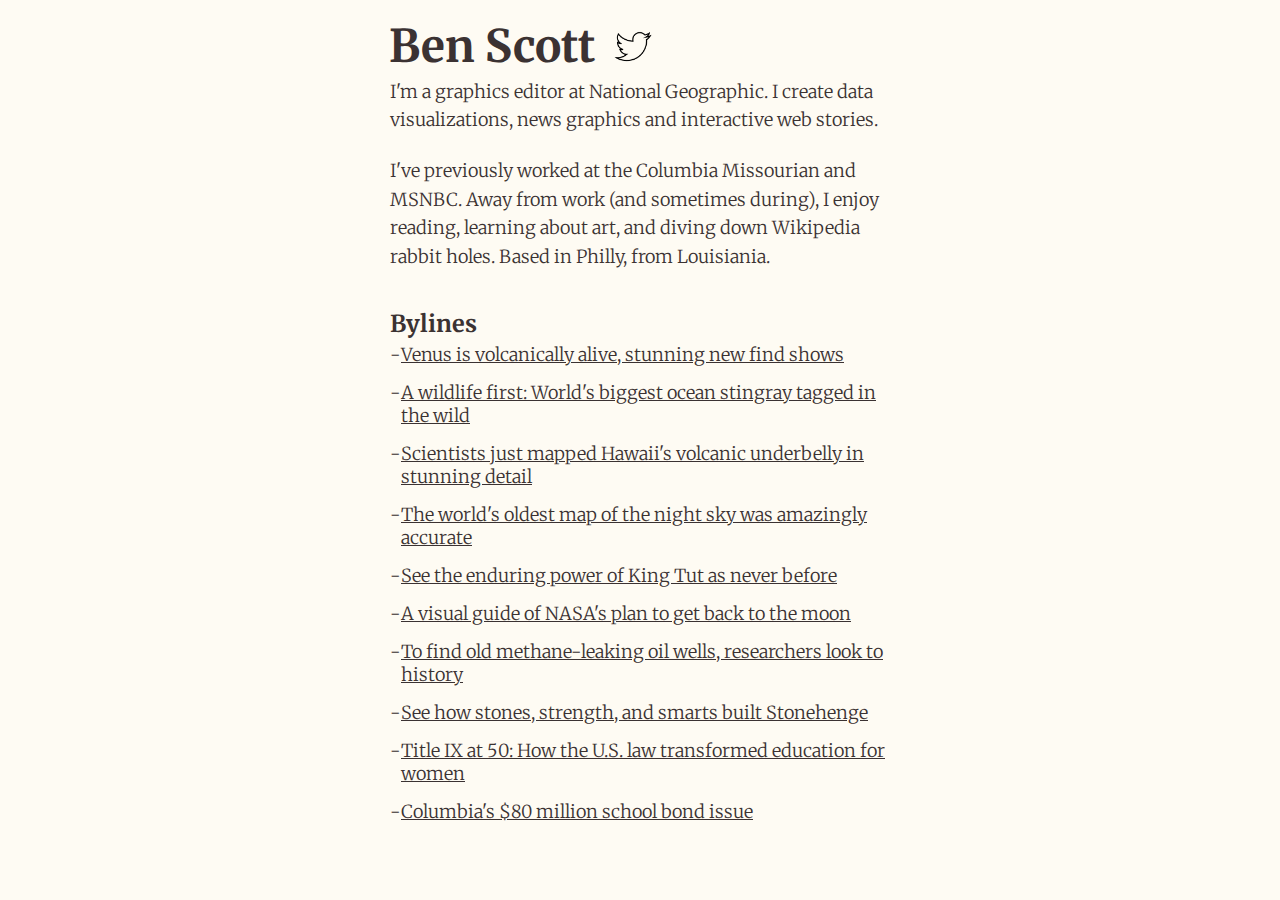
==== index.html @ 281085b3 "new link and text update" ====
<!DOCTYPE html>

<html lang="en">
<head>
  <meta charset="utf-8">

  <title>Ben Scott - Graphics Editor</title>
  <meta name="description" content="Landing page for Ben Scott, a graphics journalist at National Geographic">
  <meta name="author" content="Ben Scott">
  <meta name="keywords" content="Ben Scott, Ben Scott National Geographic, Ben Scott Mizzou, Ben Scott Graphics, Ben Scott Journalist"/>
  <meta name="viewport" content="width=device-width, initial-scale=1.0"> 

    <link rel="preconnect" href="https://fonts.googleapis.com">
    <link rel="preconnect" href="https://fonts.gstatic.com" crossorigin>
    <link href="https://fonts.googleapis.com/css2?family=Merriweather:ital,wght@0,300;0,400;0,700;0,900;1,300;1,400;1,700;1,900&display=swap" rel="stylesheet">
      <link rel="stylesheet" href="style.css">

  </head>



<body>
<div class="wrapper">
    <div class="hed">
        <h1>Ben Scott</h1>
        <a class = "twitWrapper" href="https://twitter.com/benpedroscott" target="_blank"><img class="twitter" src="images/twitter.png"></a>
    </div>

    <p>I'm a graphics editor at National Geographic. I create data visualizations, news graphics and interactive web stories.</p>
    <p>I've previously worked at the Columbia Missourian and MSNBC. Away from work (and sometimes during), I enjoy reading, learning about art, and diving down Wikipedia rabbit holes. Based in Philly, from Louisiania.</p>

    <h2>Bylines</h2>
    <ul class="workList">
        <li><a href="https://www.nationalgeographic.com/science/article/venus-is-volcanically-alive">Venus is volcanically alive, stunning new find shows</a></li>
        <li><a href="https://www.nationalgeographic.com/animals/article/worlds-biggest-ocean-stingray-tagged-for-first-time">A wildlife first: World's biggest ocean stingray tagged in the wild</a></li>
        <li><a href="https://www.nationalgeographic.com/science/article/scientists-mapped-hawaiis-volcanic-underbelly-in-stunning-detail">Scientists just mapped Hawaii's volcanic underbelly in stunning detail</a></li>
        <li><a href="https://www.nationalgeographic.com/magazine/article/worlds-oldest-map-of-night-sky-amazingly-accurate">The world's oldest map of the night sky was amazingly accurate</a></li>
        <li><a href="https://www.nationalgeographic.com/magazine/graphics/see-the-enduring-power-of-king-tut-as-never-before-feature">See the enduring power of King Tut as never before</a></li>
        <li><a href="https://www.nationalgeographic.com/magazine/graphics/a-visual-guide-of-nasas-plan-to-get-back-to-the-moon">A visual guide of NASA's plan to get back to the moon</a></li>
        <li><a href="https://www.nationalgeographic.com/environment/article/to-find-old-methane-leaking-oil-wells-researchers-look-to-history">To find old methane-leaking oil wells, researchers look to history</a></li>
        <li><a href="https://www.nationalgeographic.com/magazine/graphics/see-how-stones-strength-and-smarts-built-stonehenge-feature">See how stones, strength, and smarts built Stonehenge</a></li>
        <li><a href="https://www.nationalgeographic.com/history/article/the-history-and-legacy-of-title-ix">Title IX at 50: How the U.S. law transformed education for women</a></li>
        <li><a href="https://www.columbiamissourian.com/visuals/graphics/columbia-s-80-million-school-bond-issue/pdf_15d5c848-b213-11ec-bb21-df6d5e050dd3.html">Columbia's $80 million school bond issue</a></li>
    </ul>

</div>

</body>
</html>
---- style.css ----
*{
  color: #3b3232;
  font-size: 18px;
  font-family: 'Merriweather', serif;
}

body{
  background-color: rgba(249, 221, 160, 0.12);
}

.wrapper{
  display: flex;
  flex-direction: column;
  justify-content: center;
  max-width: 500px;
  margin: auto;
  margin-top:1em;
  text-align: left;
}

h1{
  font-size: 2.5em;
  margin:0px;
  margin-left: -1px;
}

.hed{
  display: flex;
  flex-direction:row;
  align-items: center;
  gap: 1em;
}

.twitter{
  width:40px;
  height: 40px;
}

.twitWrapper{
  height: 40px;
}

h2{
  margin-bottom: 0.2em;
  font-size:1.3em;
}

p{
  margin-bottom: 1em;
  margin-top: 0.2em;
  font-weight:300;
  line-height: 1.6em;
}

.workList{
  list-style-type:'-';
  margin: 0;
  margin-bottom:5px;
  padding: 0;
  font-weight: 300;
}

li{
margin-bottom: 15px;
margin-left: 11px;
}

a:hover{
  color:gray;
}
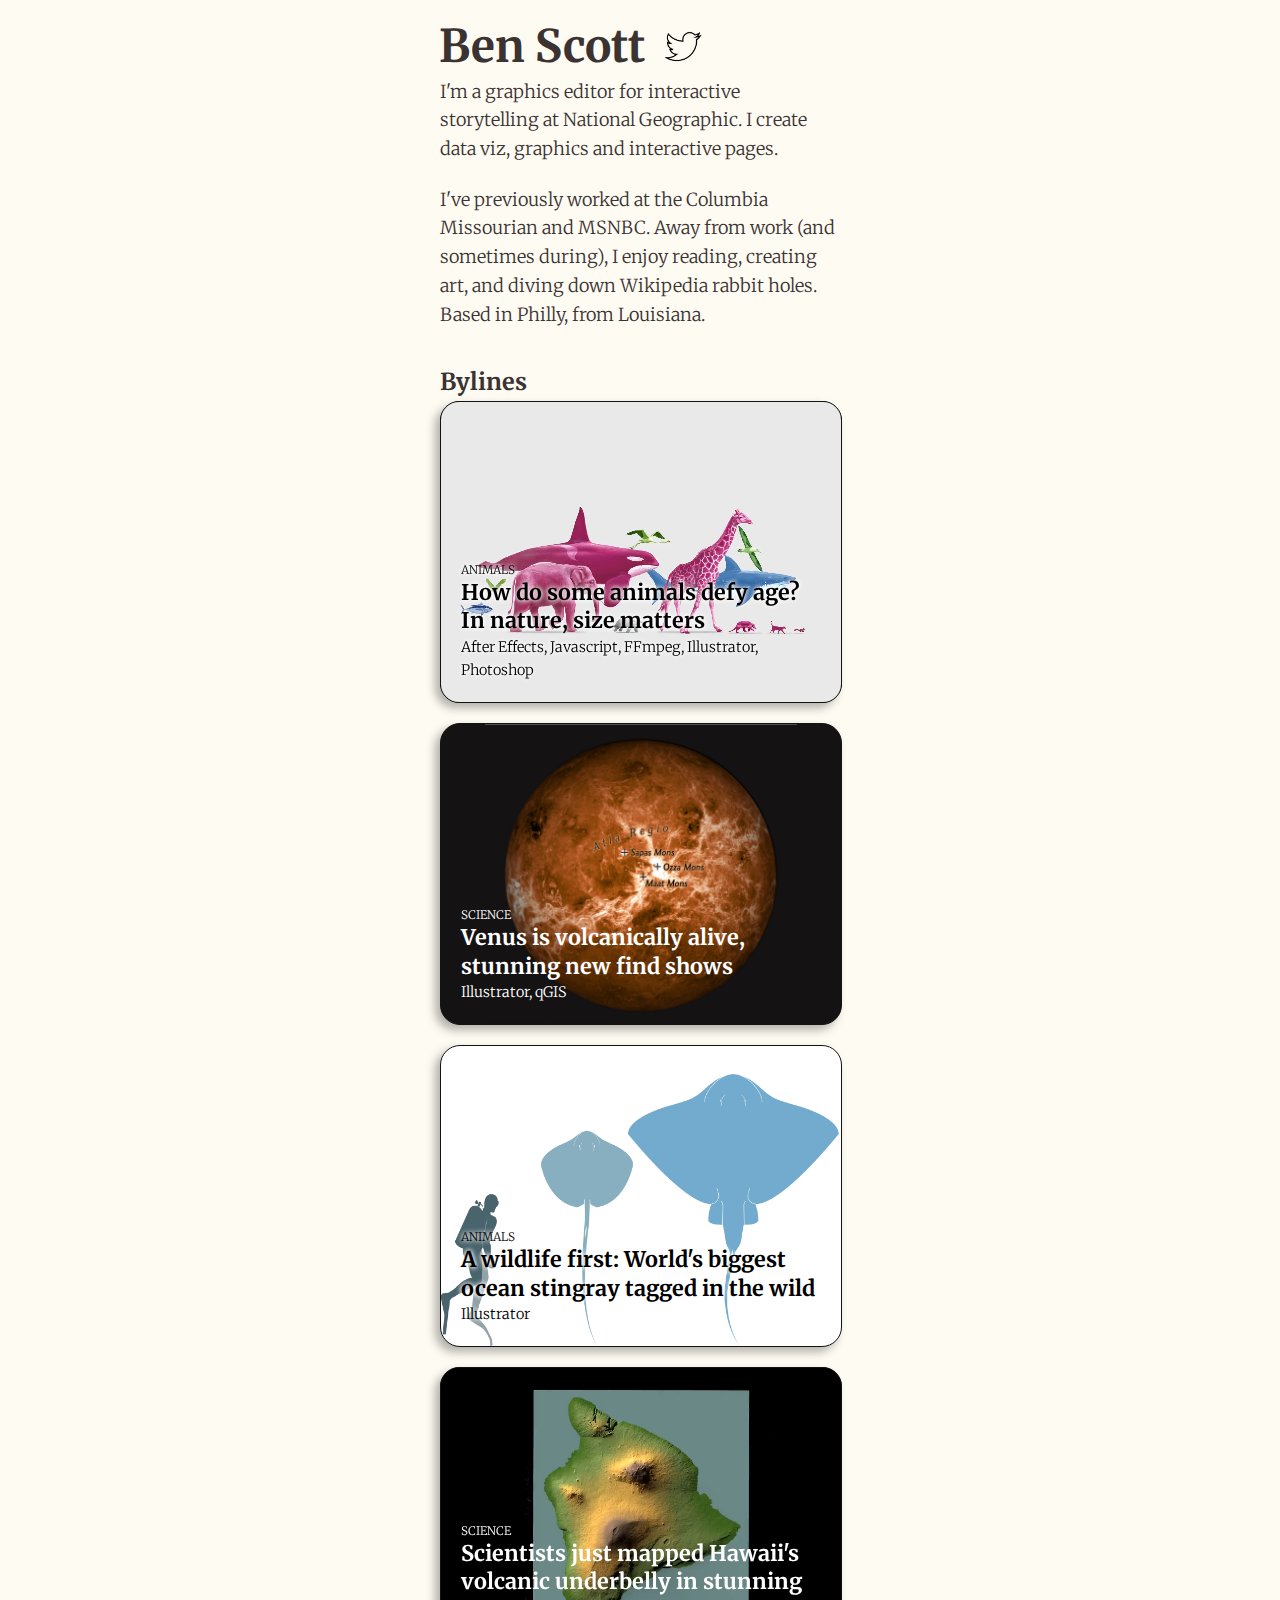
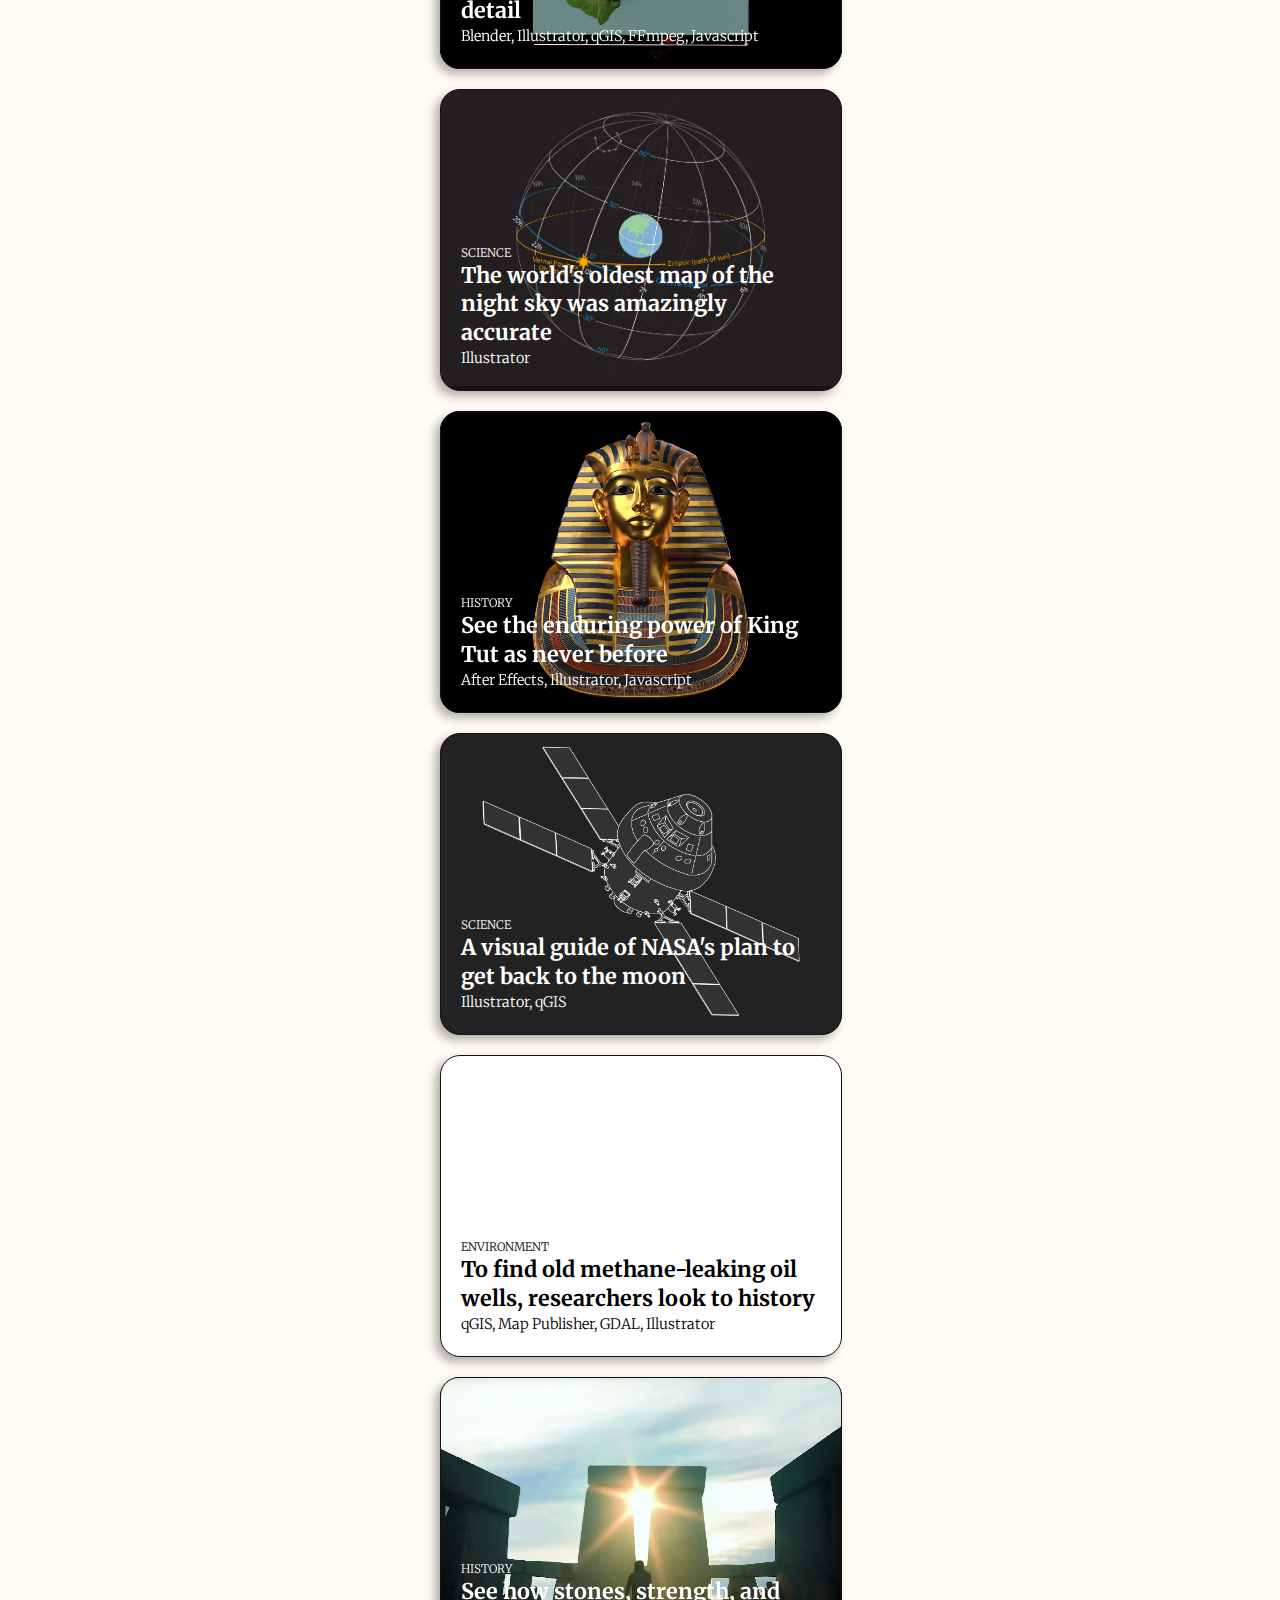
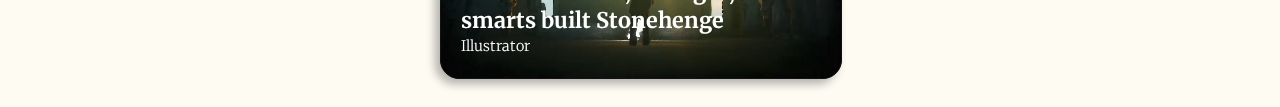
==== commit 19228868: "revamp!" ====
--- a/index.html
+++ b/index.html
@@ -13,7 +13,7 @@
     <link rel="preconnect" href="https://fonts.googleapis.com">
     <link rel="preconnect" href="https://fonts.gstatic.com" crossorigin>
     <link href="https://fonts.googleapis.com/css2?family=Merriweather:ital,wght@0,300;0,400;0,700;0,900;1,300;1,400;1,700;1,900&display=swap" rel="stylesheet">
-      <link rel="stylesheet" href="style.css">
+      <link rel="stylesheet" href="/css/style.css">
 
   </head>
 
@@ -26,24 +26,37 @@
         <a class = "twitWrapper" href="https://twitter.com/benpedroscott" target="_blank"><img class="twitter" src="images/twitter.png"></a>
     </div>
 
-    <p>I'm a graphics editor at National Geographic. I create data visualizations, news graphics and interactive web stories.</p>
-    <p>I've previously worked at the Columbia Missourian and MSNBC. Away from work (and sometimes during), I enjoy reading, learning about art, and diving down Wikipedia rabbit holes. Based in Philly, from Louisiania.</p>
+    <p>I'm a graphics editor for interactive storytelling at National Geographic. I create data viz, graphics and interactive pages.</p>
+    <p>I've previously worked at the Columbia Missourian and MSNBC. Away from work (and sometimes during), I enjoy reading, creating art, and diving down Wikipedia rabbit holes. Based in Philly, from Louisiana.</p>
 
     <h2>Bylines</h2>
-    <ul class="workList">
-        <li><a href="https://www.nationalgeographic.com/science/article/venus-is-volcanically-alive">Venus is volcanically alive, stunning new find shows</a></li>
-        <li><a href="https://www.nationalgeographic.com/animals/article/worlds-biggest-ocean-stingray-tagged-for-first-time">A wildlife first: World's biggest ocean stingray tagged in the wild</a></li>
-        <li><a href="https://www.nationalgeographic.com/science/article/scientists-mapped-hawaiis-volcanic-underbelly-in-stunning-detail">Scientists just mapped Hawaii's volcanic underbelly in stunning detail</a></li>
-        <li><a href="https://www.nationalgeographic.com/magazine/article/worlds-oldest-map-of-night-sky-amazingly-accurate">The world's oldest map of the night sky was amazingly accurate</a></li>
-        <li><a href="https://www.nationalgeographic.com/magazine/graphics/see-the-enduring-power-of-king-tut-as-never-before-feature">See the enduring power of King Tut as never before</a></li>
-        <li><a href="https://www.nationalgeographic.com/magazine/graphics/a-visual-guide-of-nasas-plan-to-get-back-to-the-moon">A visual guide of NASA's plan to get back to the moon</a></li>
-        <li><a href="https://www.nationalgeographic.com/environment/article/to-find-old-methane-leaking-oil-wells-researchers-look-to-history">To find old methane-leaking oil wells, researchers look to history</a></li>
-        <li><a href="https://www.nationalgeographic.com/magazine/graphics/see-how-stones-strength-and-smarts-built-stonehenge-feature">See how stones, strength, and smarts built Stonehenge</a></li>
-        <li><a href="https://www.nationalgeographic.com/history/article/the-history-and-legacy-of-title-ix">Title IX at 50: How the U.S. law transformed education for women</a></li>
-        <li><a href="https://www.columbiamissourian.com/visuals/graphics/columbia-s-80-million-school-bond-issue/pdf_15d5c848-b213-11ec-bb21-df6d5e050dd3.html">Columbia's $80 million school bond issue</a></li>
-    </ul>
+
+    <div id="byline-wrapper">
+      <!-- <div class="byline-entry">
+        <div class="byline-box venus-background-image">
+          <div class="byline-textbox">
+            <p class="byline-text entry-text-label">science</p>
+            <p class="byline-text entry-text-hed">A wildlife first: World's biggest ocean stingray tagged in the wild</p>
+            <p class="byline-text entry-text-dek">Illustrator, ai2html</p>
+          </div>
+        </div>
+      </div>
+
+      <div class="byline-entry">
+        <div class="byline-box">
+          <img class="image-entry" src="/images/test.png" alt="test">
+          <div class="byline-textbox">
+            <p class="byline-text entry-text-label">science</p>
+            <p class="byline-text entry-text-hed">Scientists just mapped Hawaii's volcanic underbelly in stunning detail</p>
+            <p class="byline-text entry-text-dek">Illustrator, Blender, ai2html, qGIS, Javascript</p>
+          </div>
+        </div>
+      </div> -->
+
+    </div>
 
 </div>
 
+<script src="/index.js" type="module"></script>
 </body>
 </html>
--- a/css/style.css
+++ b/css/style.css
@@ -0,0 +1,155 @@
+@import "background_cards.css";
+
+* {
+  color: #3b3232;
+  font-size: 18px;
+  font-family: 'Merriweather', serif;
+}
+
+body {
+  background-color: rgba(249, 221, 160, 0.12);
+}
+
+.wrapper {
+  display: flex;
+  flex-direction: column;
+  justify-content: center;
+  max-width: 400px;
+  margin: auto;
+  margin-top: 1em;
+  text-align: left;
+}
+
+h1 {
+  font-size: 2.5em;
+  margin: 0px;
+  margin-left: -1px;
+}
+
+a {
+  text-decoration: none;
+}
+
+.hed {
+  display: flex;
+  flex-direction: row;
+  align-items: center;
+  gap: 1em;
+}
+
+.twitter {
+  width: 40px;
+  height: 40px;
+}
+
+.twitWrapper {
+  height: 40px;
+}
+
+h2 {
+  margin-bottom: 0.2em;
+  font-size: 1.3em;
+}
+
+p {
+  margin-bottom: 1em;
+  margin-top: 0.2em;
+  font-weight: 300;
+  line-height: 1.6em;
+}
+
+/* .workList{
+  list-style-type:'-';
+  margin: 0;
+  margin-bottom:5px;
+  padding: 0;
+  font-weight: 300;
+}
+
+li{
+  margin-bottom: 15px;
+  margin-left: 11px;
+} */
+
+a:hover {
+  color: gray;
+}
+
+#byline-wrapper {
+  display: flex;
+  flex-direction: column;
+}
+
+.byline-box {
+  width: 400px;
+  height: 300px;
+  margin: 0px 0px 20px 0px;
+  display: flex;
+  align-items: flex-end;
+  /* border: 3px solid red; */
+  border-radius: 20px;
+
+}
+
+.background-image {
+  background-repeat: no-repeat;
+  background-position-x: center;
+  box-shadow: -5px 5px 10px rgb(0 0 0 / 30%);
+  border: 0.5px solid #141213;
+  transition: background-size 250ms linear, 
+  background-position-y 250ms linear;
+}
+
+.image-entry {
+  width: 400px;
+  height: 300px;
+  position: absolute;
+  z-index: -1;
+  object-fit: cover;
+}
+
+.byline-text {
+  margin: 0;
+}
+
+.entry-text-label {
+  position: relative;
+  font-size: 0.65em;
+  text-transform: uppercase;
+}
+
+.entry-text-hed {
+  position: relative;
+  font-size: 1.2em;
+  font-weight: bold;
+  line-height: 1.3em;
+}
+
+.entry-text-dek {
+  position: relative;
+  font-size: 0.8em;
+}
+
+.white {
+  color: black;
+  text-shadow: white 0px 0px 5px, white 0px 0px 5px;
+}
+
+.black {
+  color: white;
+}
+
+.byline-textbox {
+  margin-left: 5%;
+  margin-right: 5%;
+  margin-bottom: 5%;
+}
+
+.entry-video{
+  width: 400px;
+  height: 300px;
+  z-index: 0;
+  border-radius: 19px;
+  position: absolute;
+  border: 0.5px solid #141213;
+}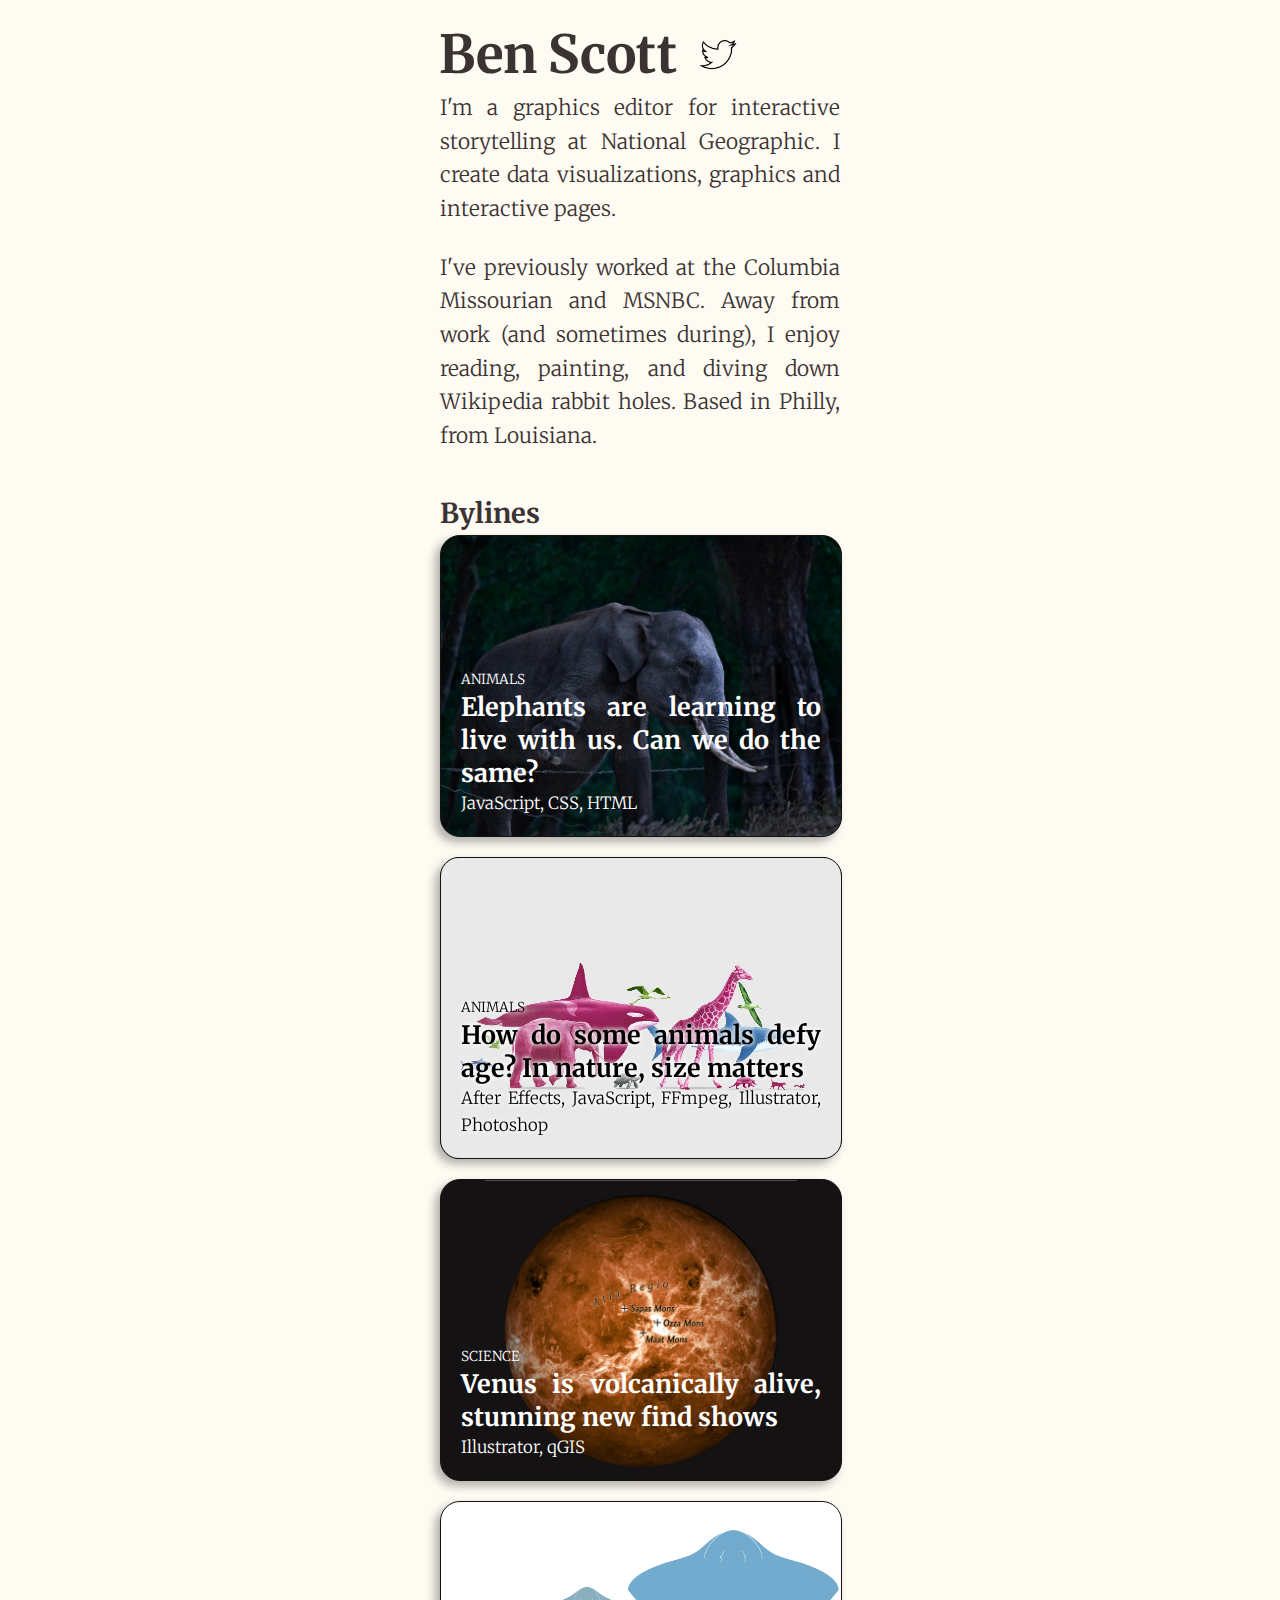
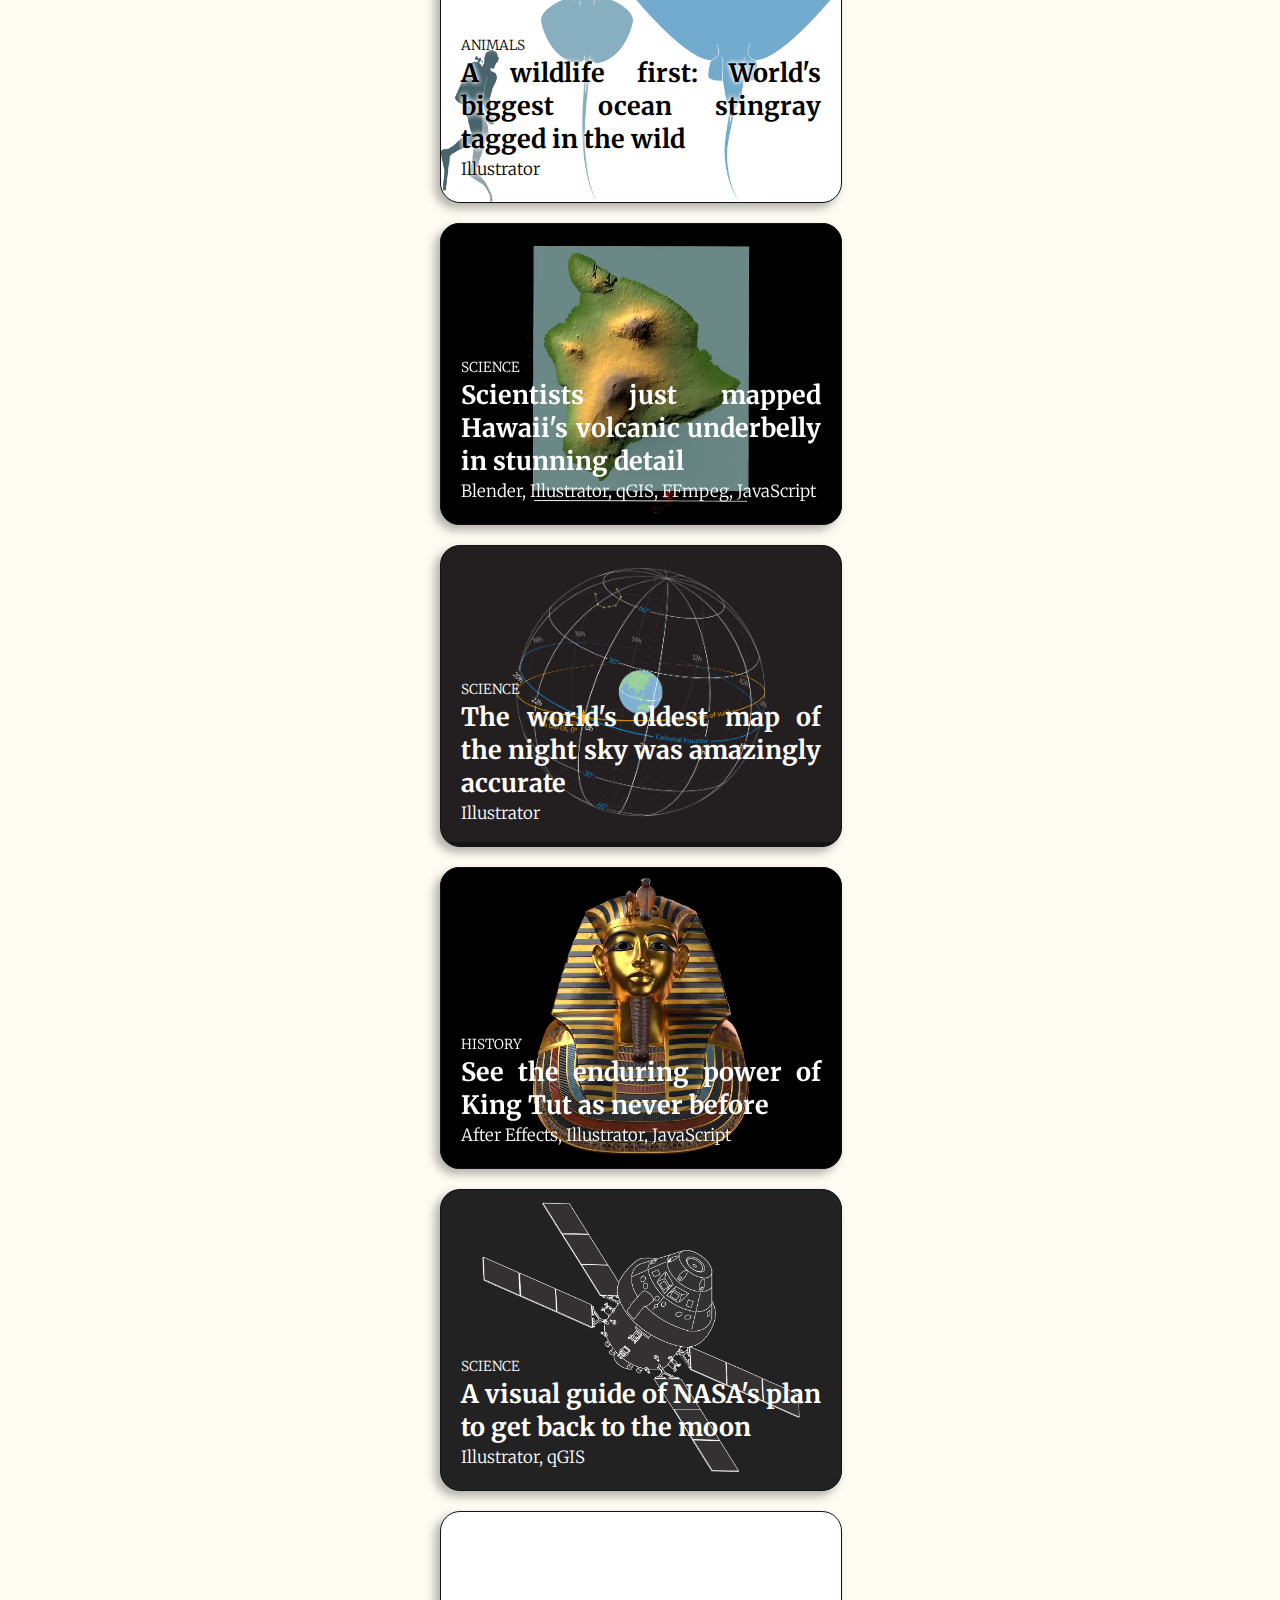
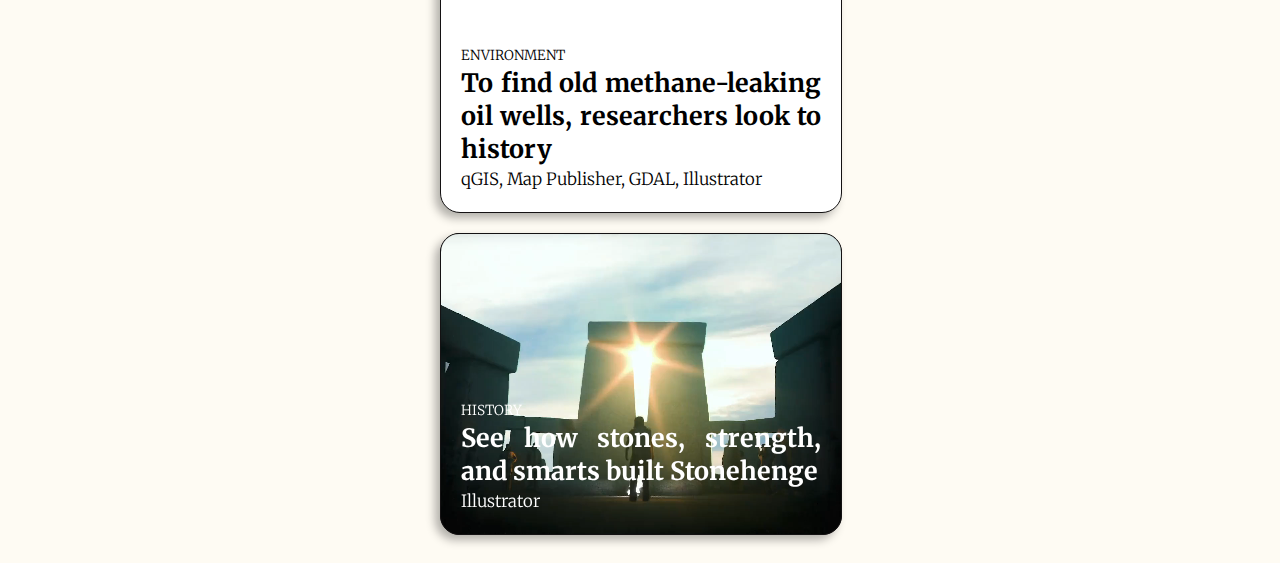
==== commit d5f41c16: "justify some text" ====
--- a/index.html
+++ b/index.html
@@ -26,34 +26,12 @@
         <a class = "twitWrapper" href="https://twitter.com/benpedroscott" target="_blank"><img class="twitter" src="images/twitter.png"></a>
     </div>
 
-    <p>I'm a graphics editor for interactive storytelling at National Geographic. I create data viz, graphics and interactive pages.</p>
-    <p>I've previously worked at the Columbia Missourian and MSNBC. Away from work (and sometimes during), I enjoy reading, creating art, and diving down Wikipedia rabbit holes. Based in Philly, from Louisiana.</p>
+    <p>I'm a graphics editor for interactive storytelling at National Geographic. I create data visualizations, graphics and interactive pages.</p>
+    <p>I've previously worked at the Columbia Missourian and MSNBC. Away from work (and sometimes during), I enjoy reading, painting, and diving down Wikipedia rabbit holes. Based in Philly, from Louisiana.</p>
 
     <h2>Bylines</h2>
 
-    <div id="byline-wrapper">
-      <!-- <div class="byline-entry">
-        <div class="byline-box venus-background-image">
-          <div class="byline-textbox">
-            <p class="byline-text entry-text-label">science</p>
-            <p class="byline-text entry-text-hed">A wildlife first: World's biggest ocean stingray tagged in the wild</p>
-            <p class="byline-text entry-text-dek">Illustrator, ai2html</p>
-          </div>
-        </div>
-      </div>
-
-      <div class="byline-entry">
-        <div class="byline-box">
-          <img class="image-entry" src="/images/test.png" alt="test">
-          <div class="byline-textbox">
-            <p class="byline-text entry-text-label">science</p>
-            <p class="byline-text entry-text-hed">Scientists just mapped Hawaii's volcanic underbelly in stunning detail</p>
-            <p class="byline-text entry-text-dek">Illustrator, Blender, ai2html, qGIS, Javascript</p>
-          </div>
-        </div>
-      </div> -->
-
-    </div>
+    <div id="byline-wrapper"></div>
 
 </div>
 
--- a/css/style.css
+++ b/css/style.css
@@ -2,7 +2,7 @@
 
 * {
   color: #3b3232;
-  font-size: 18px;
+  font-size: 21px;
   font-family: 'Merriweather', serif;
 }
 
@@ -56,6 +56,11 @@
   margin-top: 0.2em;
   font-weight: 300;
   line-height: 1.6em;
+
+  @media (min-width: 500px){
+    text-align: justify;
+    text-justify: inter-word;
+  }
 }
 
 /* .workList{
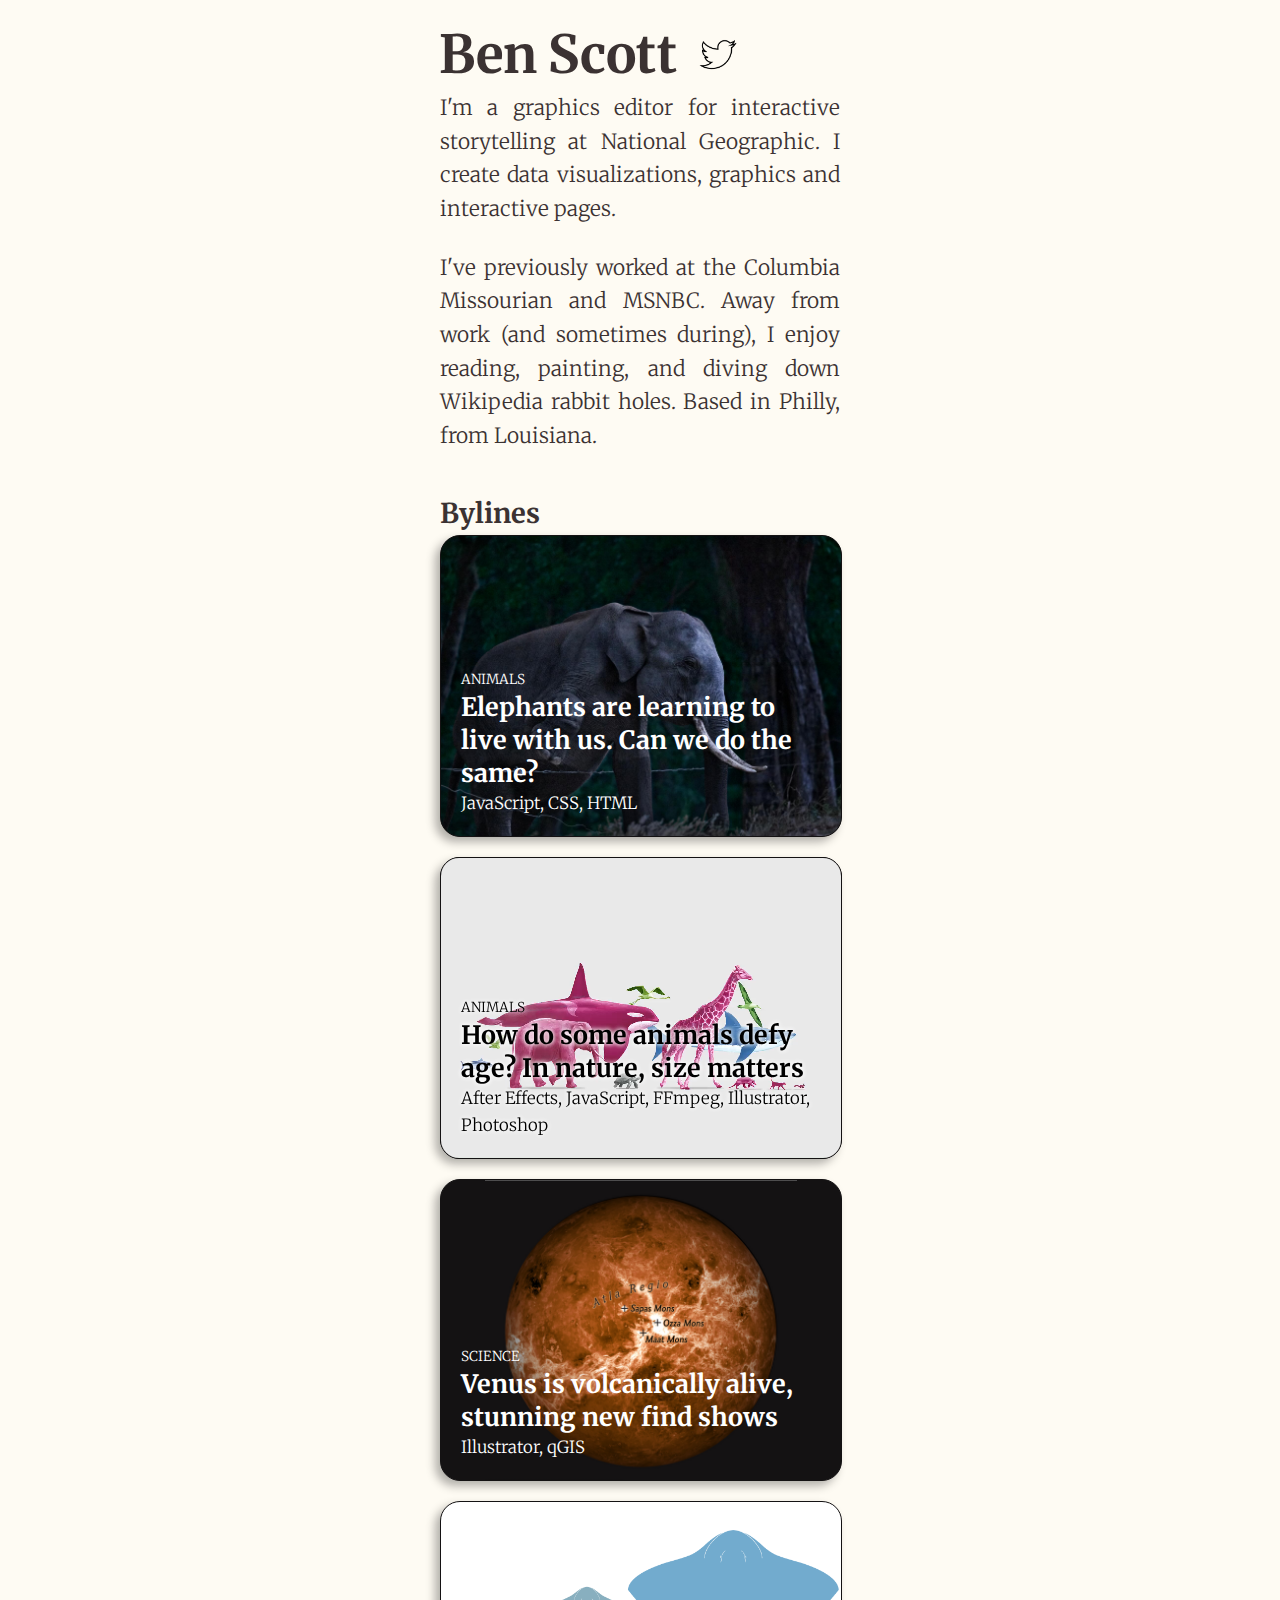
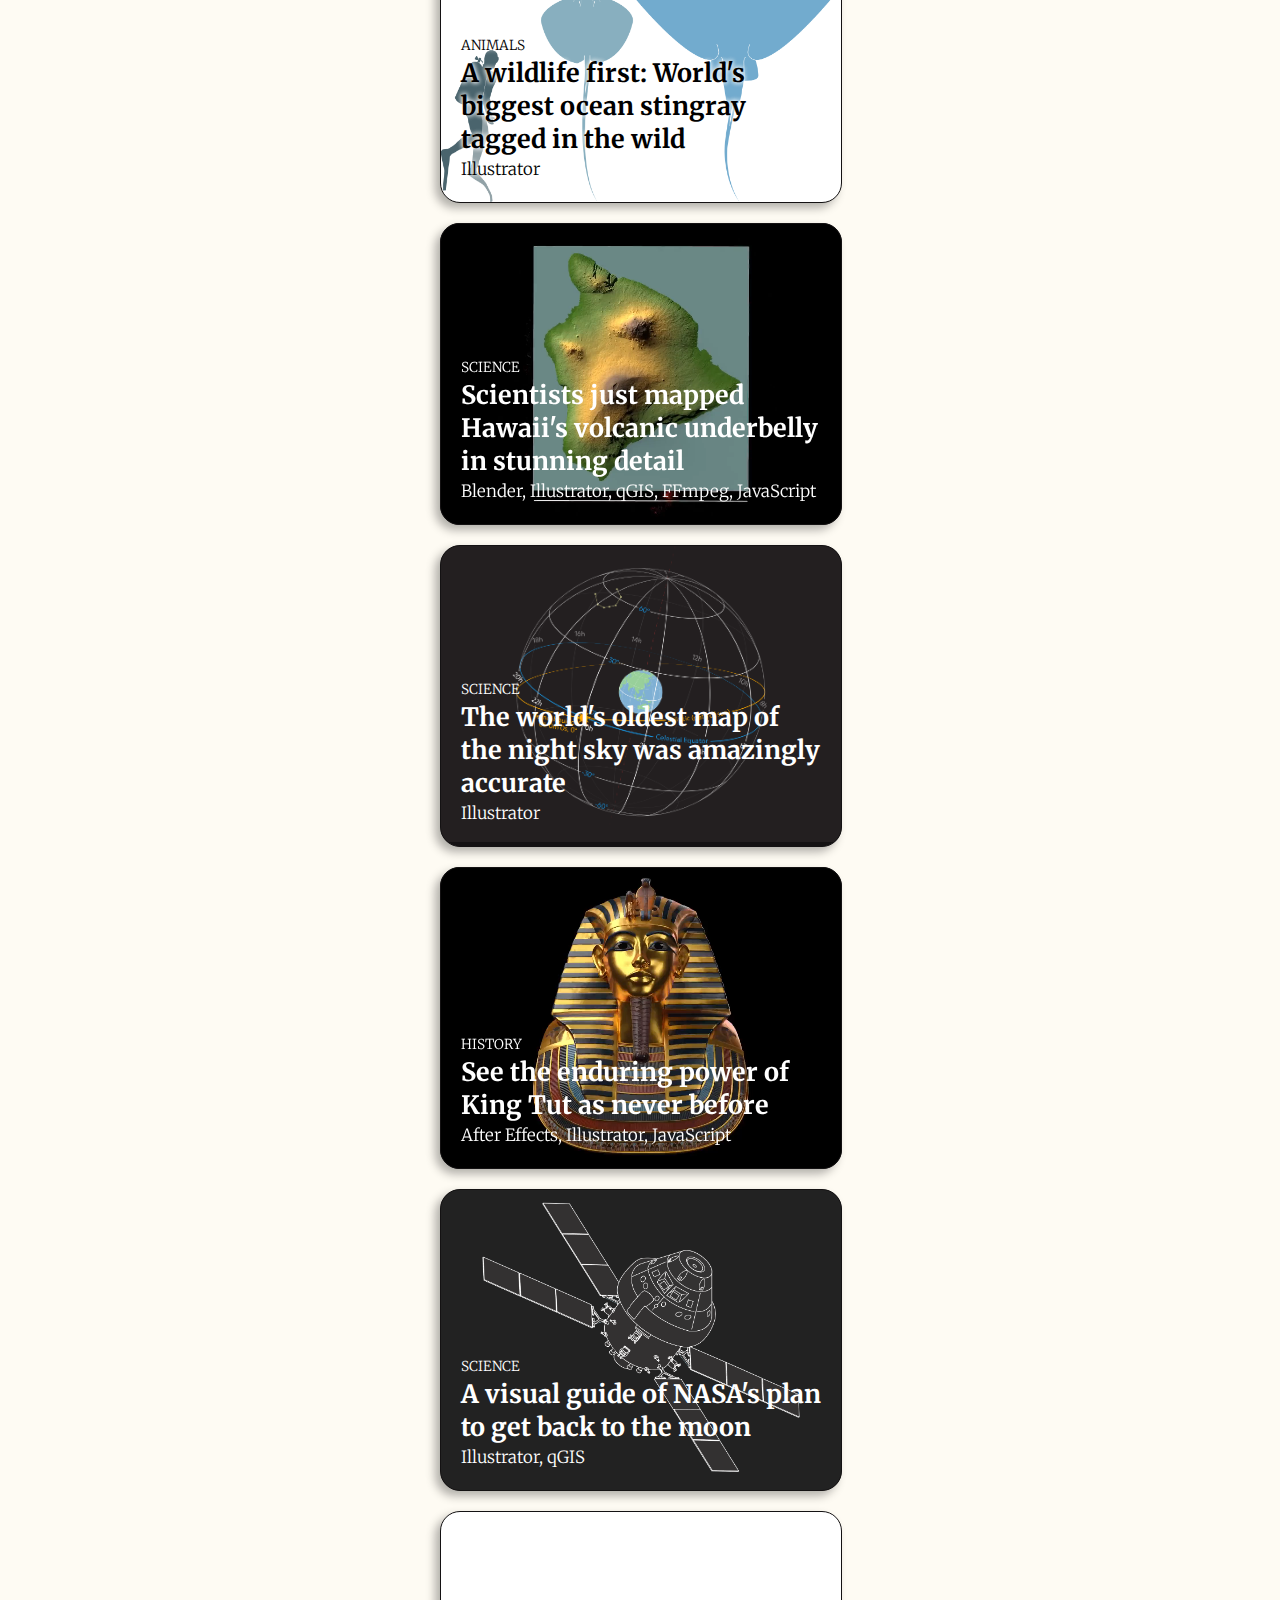
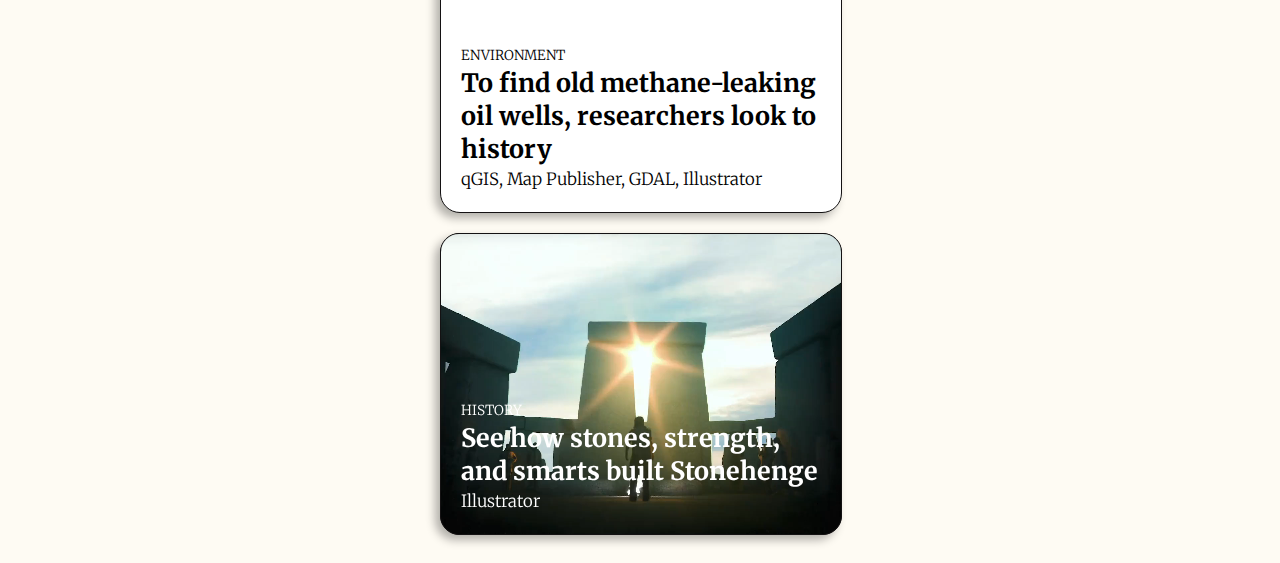
==== commit ec953e42: "fix jusitfy" ====
--- a/index.html
+++ b/index.html
@@ -26,8 +26,8 @@
         <a class = "twitWrapper" href="https://twitter.com/benpedroscott" target="_blank"><img class="twitter" src="images/twitter.png"></a>
     </div>
 
-    <p>I'm a graphics editor for interactive storytelling at National Geographic. I create data visualizations, graphics and interactive pages.</p>
-    <p>I've previously worked at the Columbia Missourian and MSNBC. Away from work (and sometimes during), I enjoy reading, painting, and diving down Wikipedia rabbit holes. Based in Philly, from Louisiana.</p>
+    <p class="dek">I'm a graphics editor for interactive storytelling at National Geographic. I create data visualizations, graphics and interactive pages.</p>
+    <p class="dek">I've previously worked at the Columbia Missourian and MSNBC. Away from work (and sometimes during), I enjoy reading, painting, and diving down Wikipedia rabbit holes. Based in Philly, from Louisiana.</p>
 
     <h2>Bylines</h2>
 
--- a/css/style.css
+++ b/css/style.css
@@ -56,7 +56,9 @@
   margin-top: 0.2em;
   font-weight: 300;
   line-height: 1.6em;
+}
 
+.dek{
   @media (min-width: 500px){
     text-align: justify;
     text-justify: inter-word;
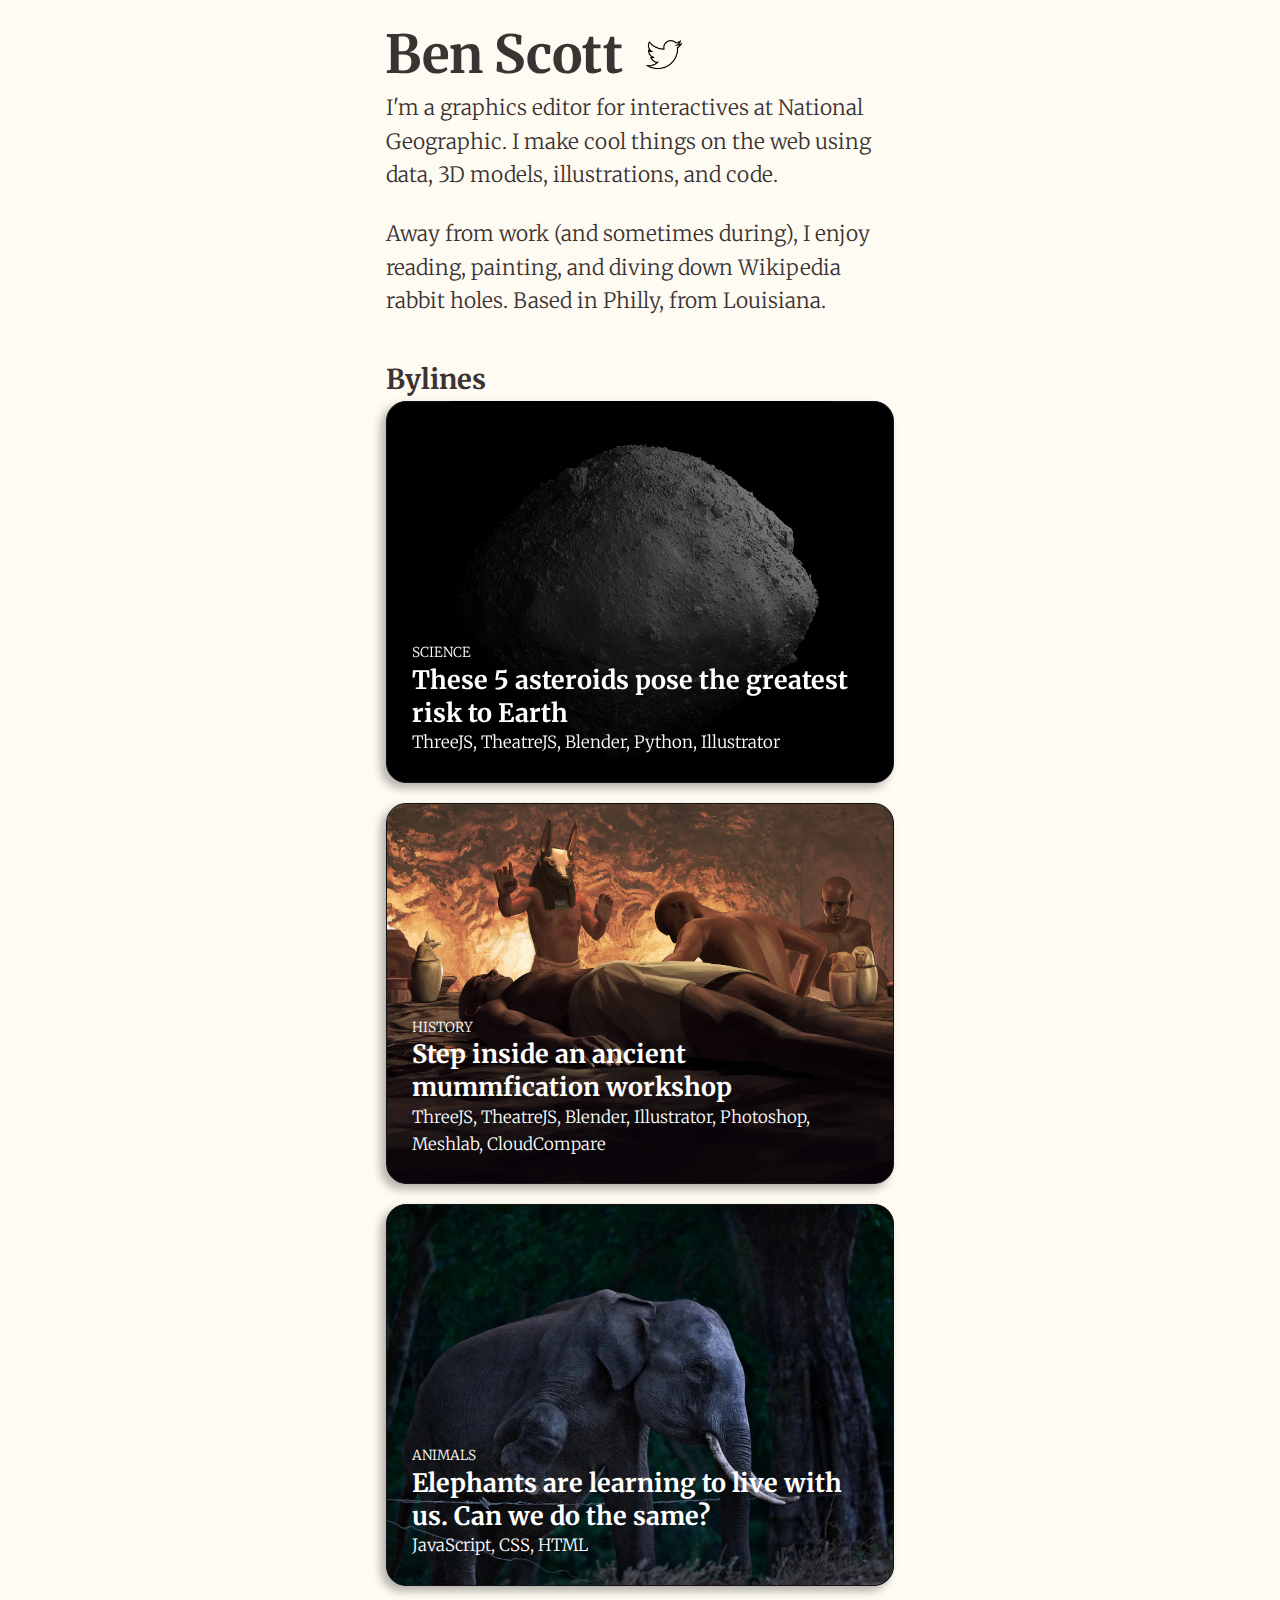
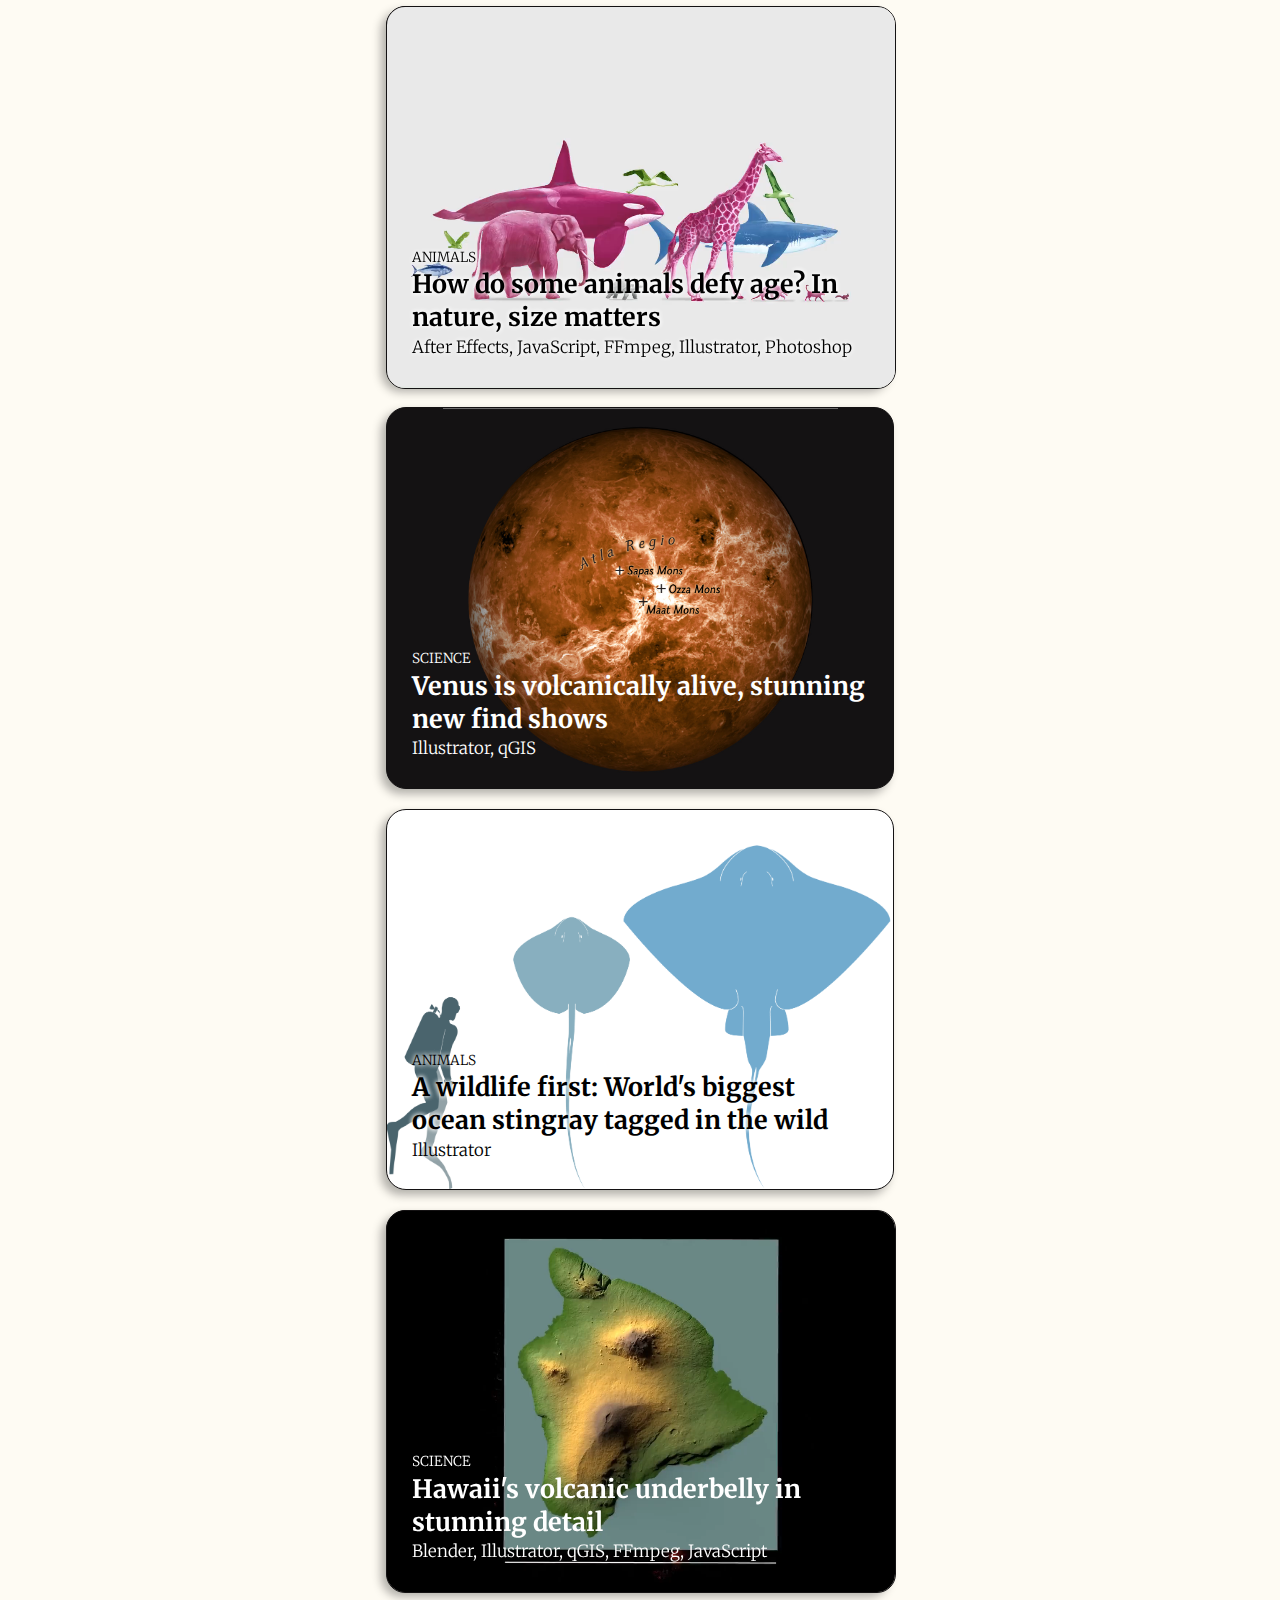
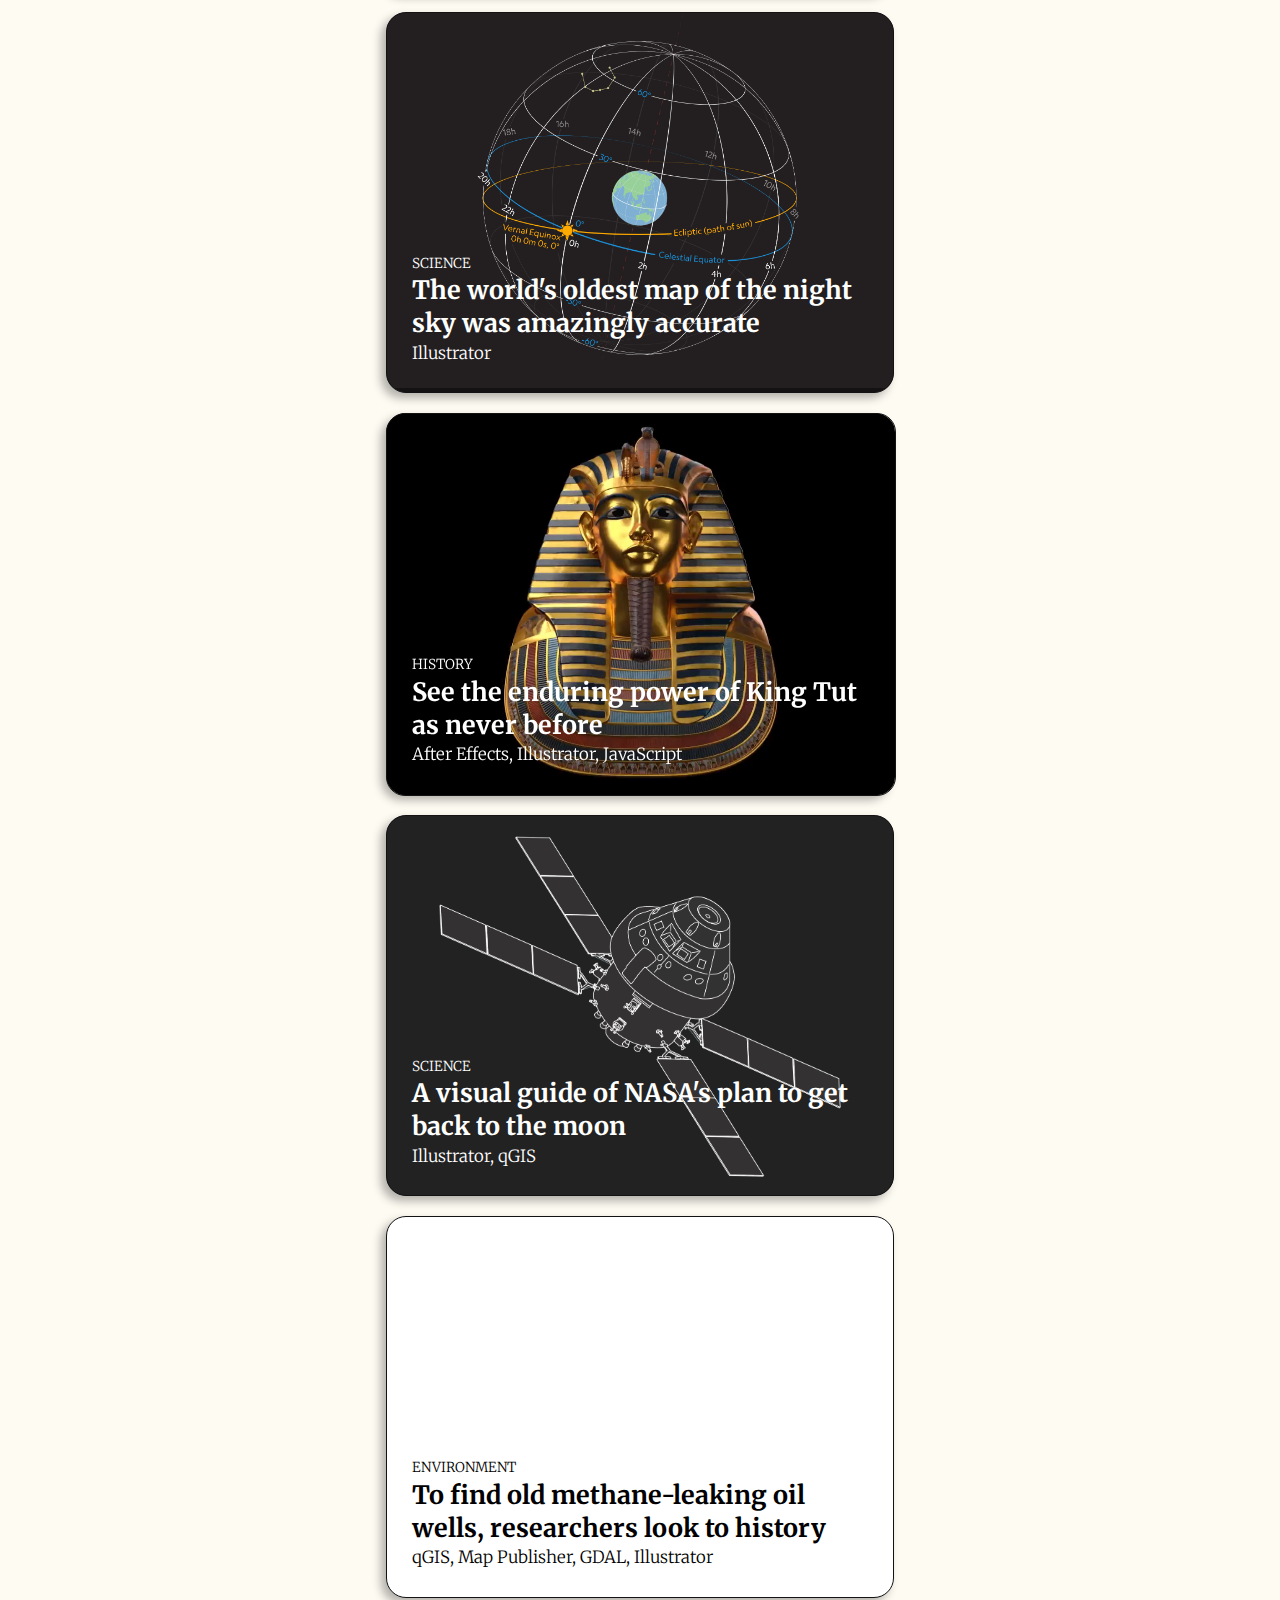
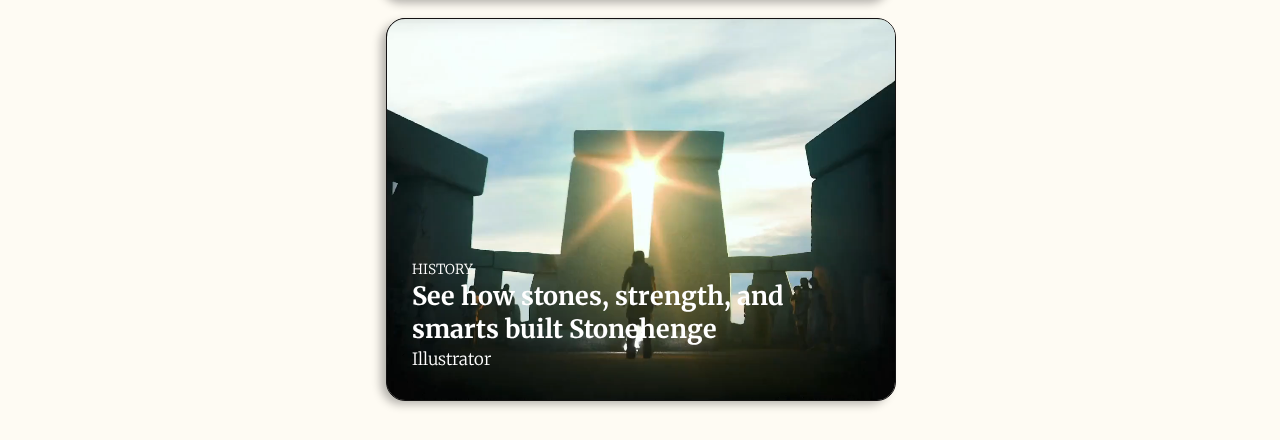
==== commit 240cb915: "add ast card, update words" ====
--- a/index.html
+++ b/index.html
@@ -26,8 +26,8 @@
         <a class = "twitWrapper" href="https://twitter.com/benpedroscott" target="_blank"><img class="twitter" src="images/twitter.png"></a>
     </div>
 
-    <p class="dek">I'm a graphics editor for interactive storytelling at National Geographic. I create data visualizations, graphics and interactive pages.</p>
-    <p class="dek">I've previously worked at the Columbia Missourian and MSNBC. Away from work (and sometimes during), I enjoy reading, painting, and diving down Wikipedia rabbit holes. Based in Philly, from Louisiana.</p>
+    <p class="dek">I'm a graphics editor for interactives at National Geographic. I make cool things on the web using data, 3D models, illustrations, and code.</p>
+    <p class="dek">Away from work (and sometimes during), I enjoy reading, painting, and diving down Wikipedia rabbit holes. Based in Philly, from Louisiana.</p>
 
     <h2>Bylines</h2>
 
--- a/css/style.css
+++ b/css/style.css
@@ -8,16 +8,19 @@
 
 body {
   background-color: rgba(249, 221, 160, 0.12);
+  max-width: 550px;
+  margin: auto;
+  /* margin: 8px; */
 }
 
 .wrapper {
   display: flex;
   flex-direction: column;
   justify-content: center;
-  max-width: 400px;
-  margin: auto;
+  max-width: 550px;
   margin-top: 1em;
   text-align: left;
+  margin: 1em;
 }
 
 h1 {
@@ -59,9 +62,9 @@
 }
 
 .dek{
-  @media (min-width: 500px){
-    text-align: justify;
-    text-justify: inter-word;
+  @media (min-width: 550px){
+    /* text-align: justify;
+    text-justify: inter-word; */
   }
 }
 
@@ -88,8 +91,9 @@
 }
 
 .byline-box {
-  width: 400px;
-  height: 300px;
+  max-width: 550px;
+  aspect-ratio: 4/3;
+  max-height: calc(550px * .75);
   margin: 0px 0px 20px 0px;
   display: flex;
   align-items: flex-end;
@@ -130,6 +134,10 @@
   font-size: 1.2em;
   font-weight: bold;
   line-height: 1.3em;
+
+  @media (max-width: 400px) {
+    font-size: 1em;
+  }
 }
 
 .entry-text-dek {
@@ -153,10 +161,27 @@
 }
 
 .entry-video{
-  width: 400px;
-  height: 300px;
+  max-width: 550px;
+  aspect-ratio: 4/3;
+  width: 100%;
+  max-height: calc(550px * .75);
   z-index: 0;
   border-radius: 19px;
   position: absolute;
   border: 0.5px solid #141213;
+}
+
+.entry-video-ast{
+  max-width: 550px;
+  aspect-ratio: 4/3;
+  width: 100%;
+  max-height: calc(550px * .75);
+  z-index: 0;
+  border-radius: 19px;
+  position: absolute;
+  border: none;
+}
+
+.entry-vid-wrapper{
+  position: relative;
 }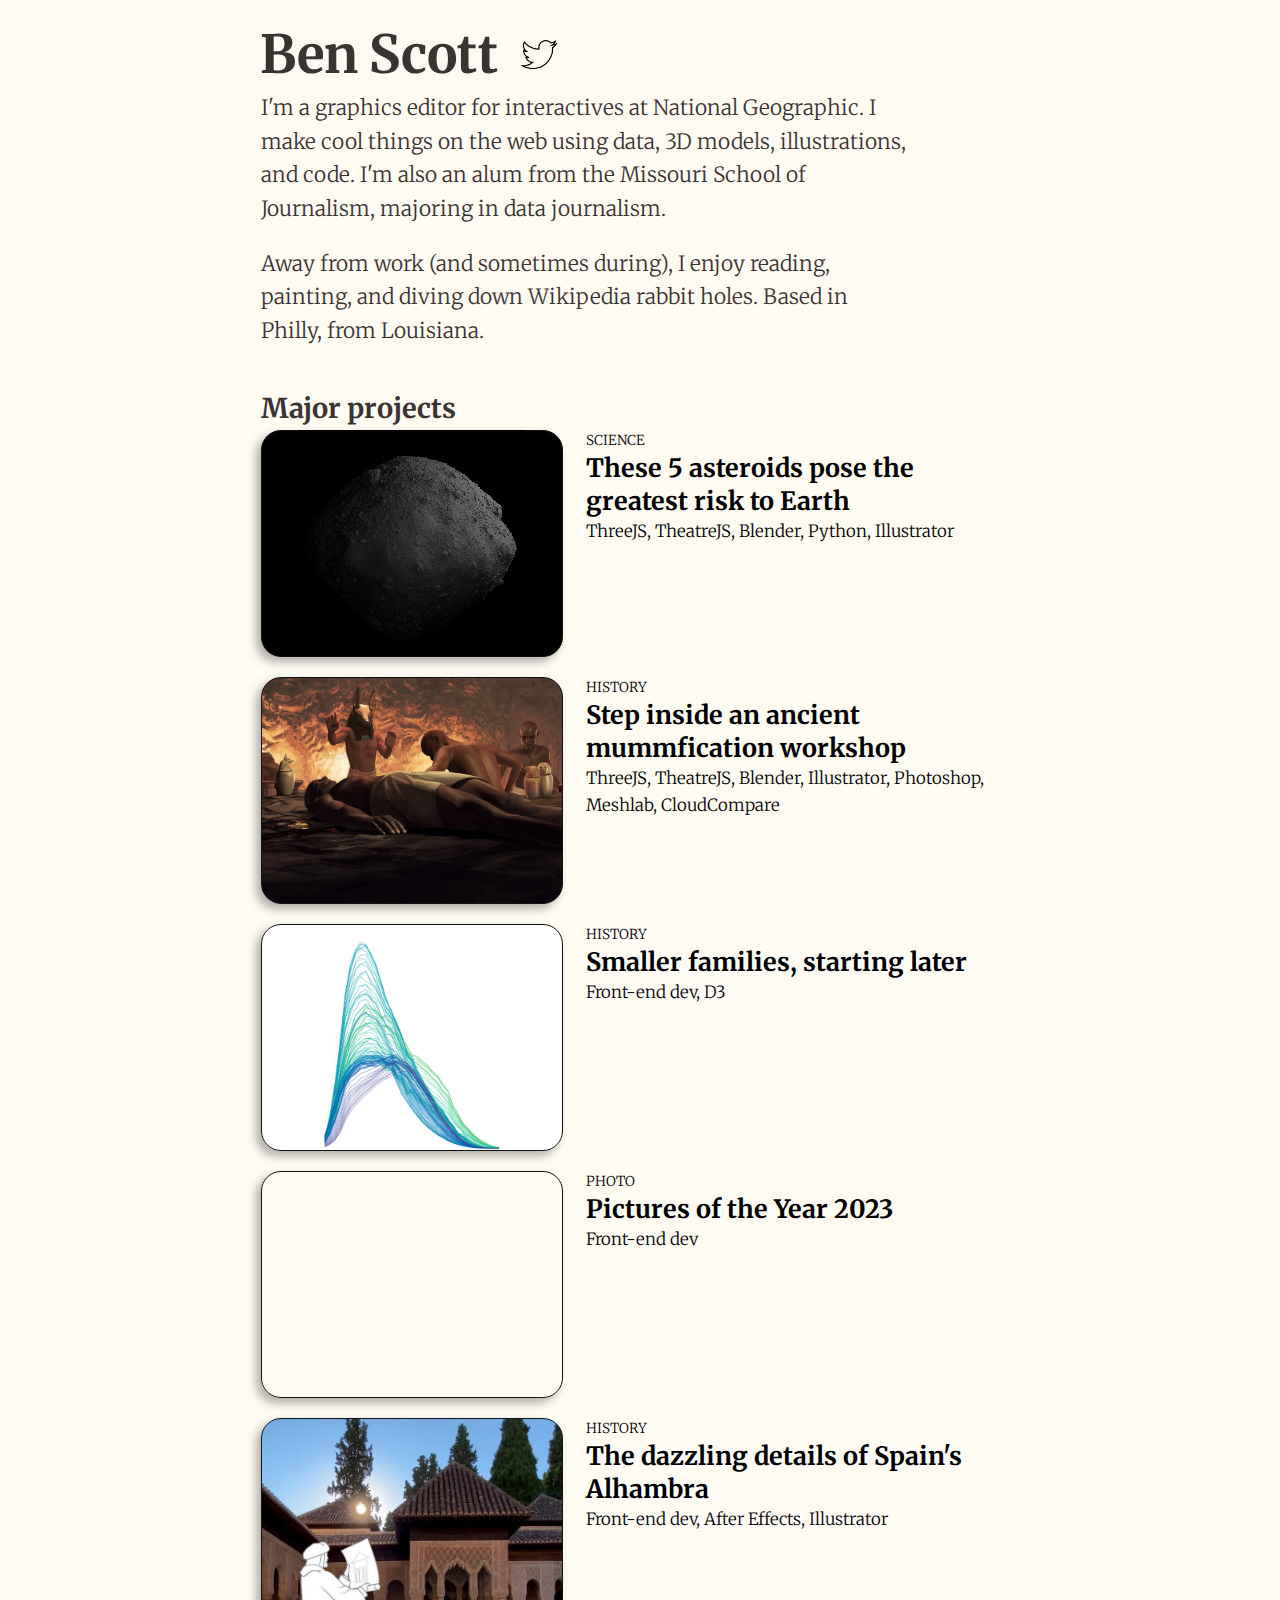
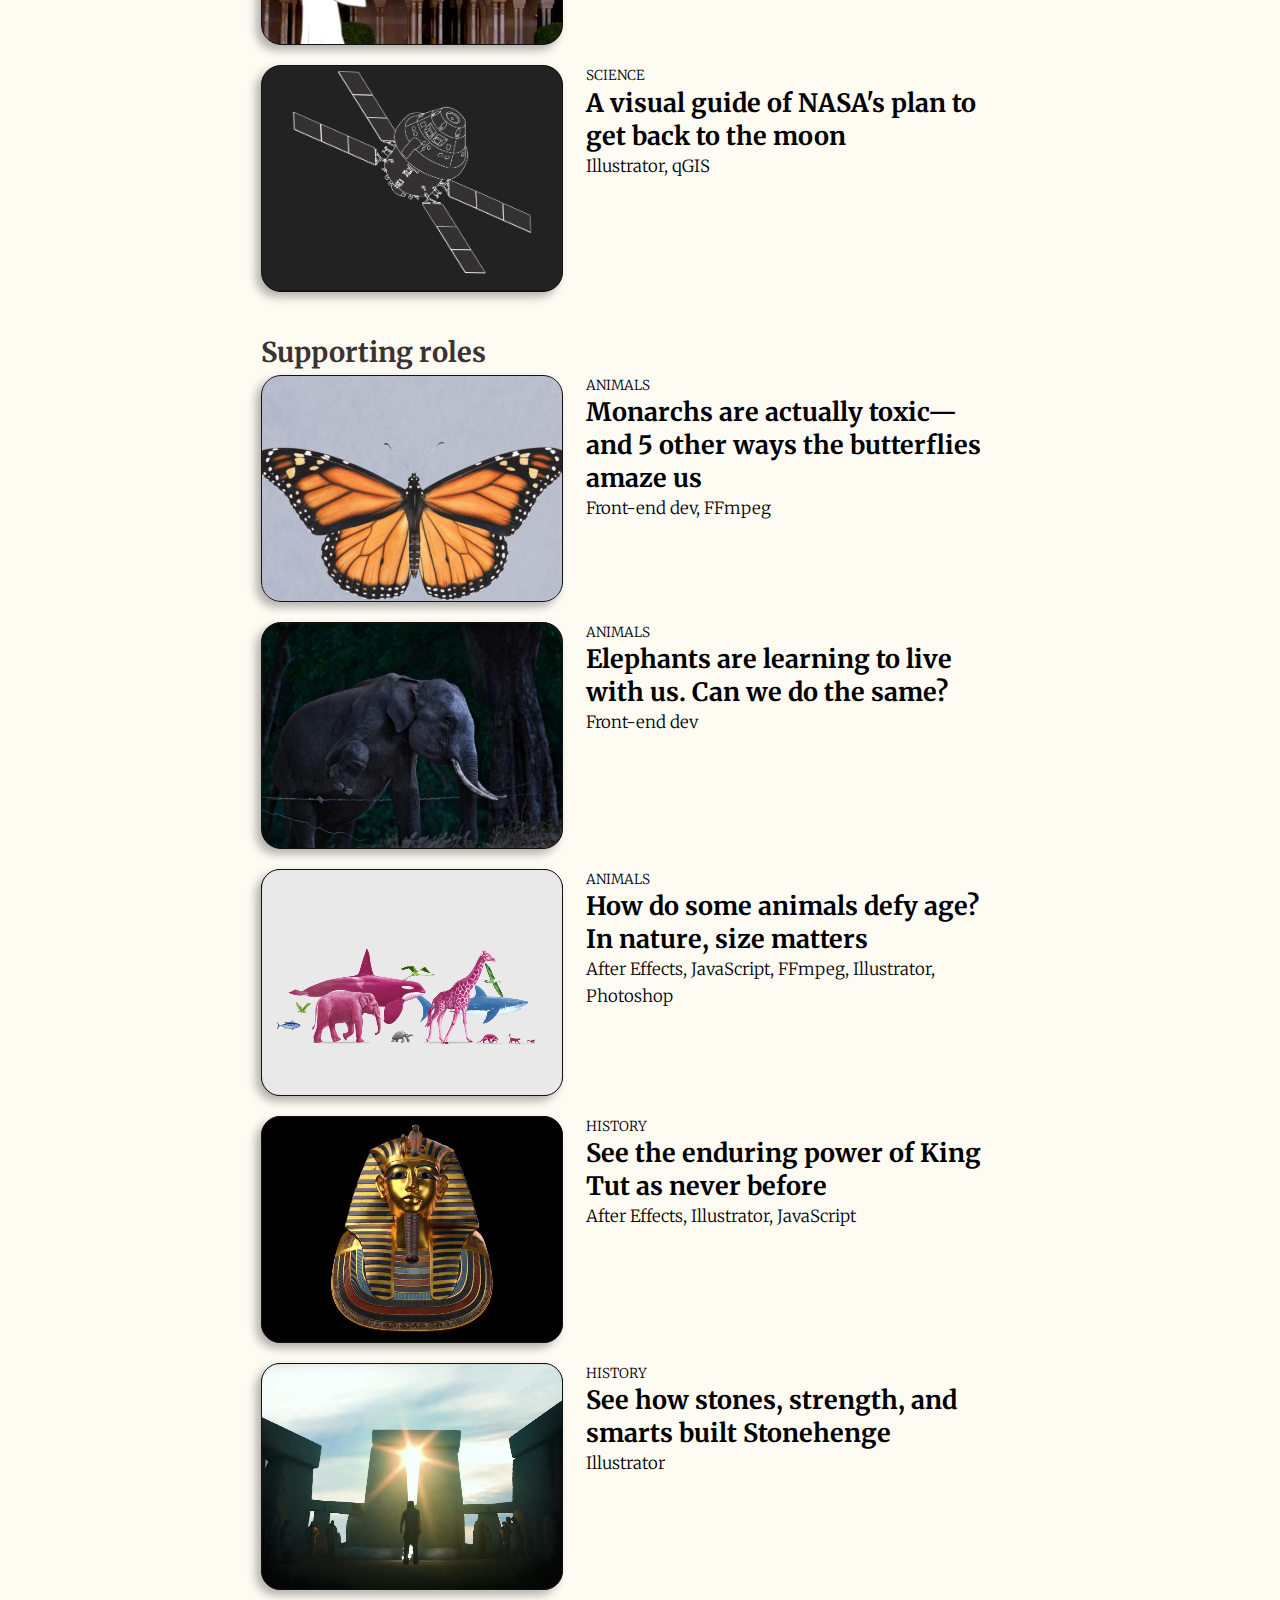
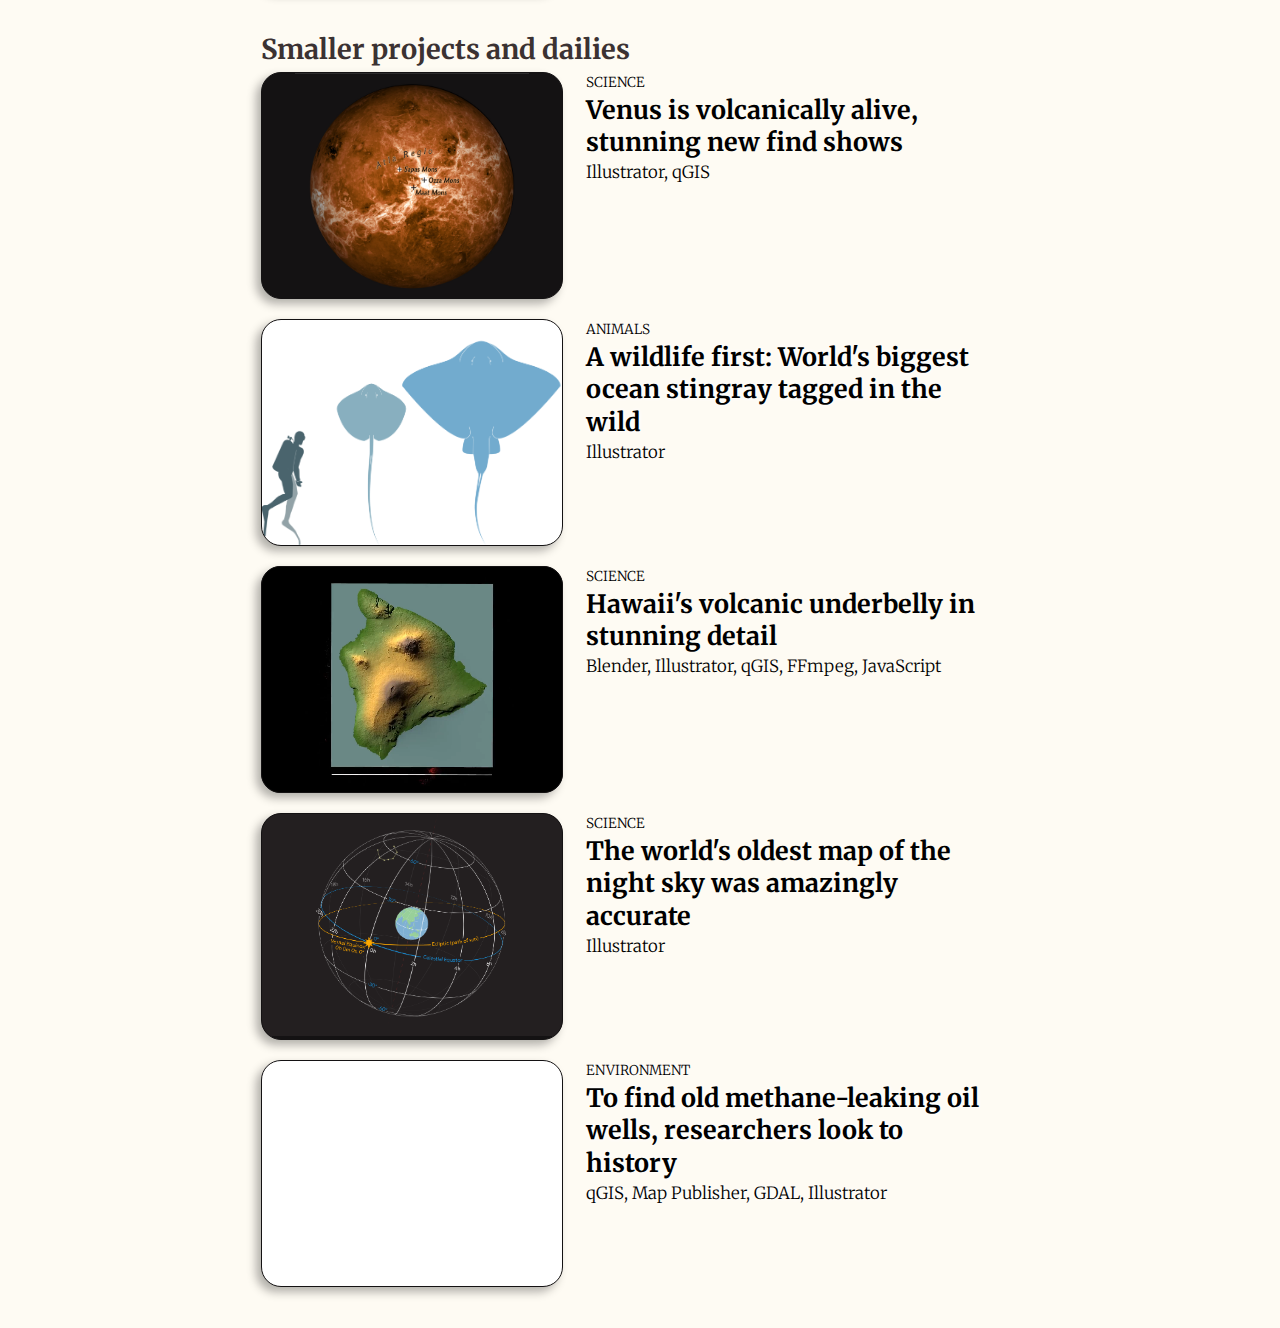
==== commit e05926cc: "Redesign a bit and four new entries" ====
--- a/index.html
+++ b/index.html
@@ -21,20 +21,31 @@
 
 <body>
 <div class="wrapper">
-    <div class="hed">
-        <h1>Ben Scott</h1>
-        <a class = "twitWrapper" href="https://twitter.com/benpedroscott" target="_blank"><img class="twitter" src="images/twitter.png"></a>
+    <div id="intro-wrapper">
+      <div class="hed">
+          <h1>Ben Scott</h1>
+          <a class = "twitWrapper" href="https://twitter.com/benpedroscott" target="_blank"><img class="twitter" src="images/twitter.png"></a>
+      </div>
+
+      <p class="dek">I'm a graphics editor for interactives at National Geographic. I make cool things on the web using data, 3D models, illustrations, and code. I'm also an alum from the Missouri School of Journalism, majoring in data journalism.</p>
+      <p class="dek">Away from work (and sometimes during), I enjoy reading, painting, and diving down Wikipedia rabbit holes. Based in Philly, from Louisiana.</p>
     </div>
+    <section>
+      <section id="section-1">
+        <h2>Major projects</h2>
+      </section>
+      <section id="section-2">
+        <h2>Supporting roles</h2>
+      </section>
+      <section id="section-3">
+        <h2>Smaller projects and dailies</h2>
+      </section>
+    </section>
 
-    <p class="dek">I'm a graphics editor for interactives at National Geographic. I make cool things on the web using data, 3D models, illustrations, and code.</p>
-    <p class="dek">Away from work (and sometimes during), I enjoy reading, painting, and diving down Wikipedia rabbit holes. Based in Philly, from Louisiana.</p>
-
-    <h2>Bylines</h2>
-
-    <div id="byline-wrapper"></div>
+    <!-- <div id="byline-wrapper"></div> -->
 
 </div>
 
-<script src="/index.js" type="module"></script>
+<script src="/index2.js" type="module"></script>
 </body>
 </html>
--- a/css/style.css
+++ b/css/style.css
@@ -8,19 +8,27 @@
 
 body {
   background-color: rgba(249, 221, 160, 0.12);
-  max-width: 550px;
+  max-width: 800px;
   margin: auto;
   /* margin: 8px; */
+
+  @media (max-width: 800px) {
+    max-width: 400px;
+  }
 }
 
 .wrapper {
   display: flex;
   flex-direction: column;
   justify-content: center;
-  max-width: 550px;
+  max-width: 800px;
   margin-top: 1em;
   text-align: left;
   margin: 1em;
+}
+
+#intro-wrapper {
+  max-width: 650px;
 }
 
 h1 {
@@ -87,11 +95,21 @@
 
 #byline-wrapper {
   display: flex;
-  flex-direction: column;
+  flex-direction: row;
+}
+
+.entry-wrapper {
+  display: flex;
+  flex-direction: row;
+
+  @media(max-width: 800px) {
+    flex-direction: column;
+  }
 }
 
 .byline-box {
-  max-width: 550px;
+  width: 300px;
+  max-width: 300px;
   aspect-ratio: 4/3;
   max-height: calc(550px * .75);
   margin: 0px 0px 20px 0px;
@@ -100,6 +118,17 @@
   /* border: 3px solid red; */
   border-radius: 20px;
 
+  @media(max-width: 800px) {
+    margin: 0px 0px 10px 0px;
+  }
+}
+
+.byline-entry {
+  max-width: 650px;
+  margin-left: 3%;
+  @media(max-width: 800px) {
+    margin-left: 0;
+  }
 }
 
 .background-image {
@@ -121,6 +150,7 @@
 
 .byline-text {
   margin: 0;
+  max-width: 400px;
 }
 
 .entry-text-label {
@@ -135,7 +165,7 @@
   font-weight: bold;
   line-height: 1.3em;
 
-  @media (max-width: 400px) {
+  @media (max-width: 800px) {
     font-size: 1em;
   }
 }
@@ -143,6 +173,9 @@
 .entry-text-dek {
   position: relative;
   font-size: 0.8em;
+  @media (max-width: 800px) {
+    font-size: .8em;
+  }
 }
 
 .white {
@@ -151,20 +184,20 @@
 }
 
 .black {
-  color: white;
+  color: black;
 }
 
 .byline-textbox {
-  margin-left: 5%;
-  margin-right: 5%;
-  margin-bottom: 5%;
+  margin-bottom: 15%;
+  @media (max-width: 800px) {
+    margin-bottom: 10%;
+  }
 }
 
 .entry-video{
-  max-width: 550px;
   aspect-ratio: 4/3;
-  width: 100%;
-  max-height: calc(550px * .75);
+  width: 300px;
+  max-height: calc(300px * .75);
   z-index: 0;
   border-radius: 19px;
   position: absolute;
@@ -172,16 +205,19 @@
 }
 
 .entry-video-ast{
-  max-width: 550px;
   aspect-ratio: 4/3;
-  width: 100%;
-  max-height: calc(550px * .75);
+  width: 300px;
+  max-height: calc(300px * .75);
   z-index: 0;
   border-radius: 19px;
   position: absolute;
   border: none;
 }
 
+/* .entry-video-birth, .entry-video-yip, .entry-video-monarch, .entry-video-al {
+  border: none;
+} */
+
 .entry-vid-wrapper{
   position: relative;
 }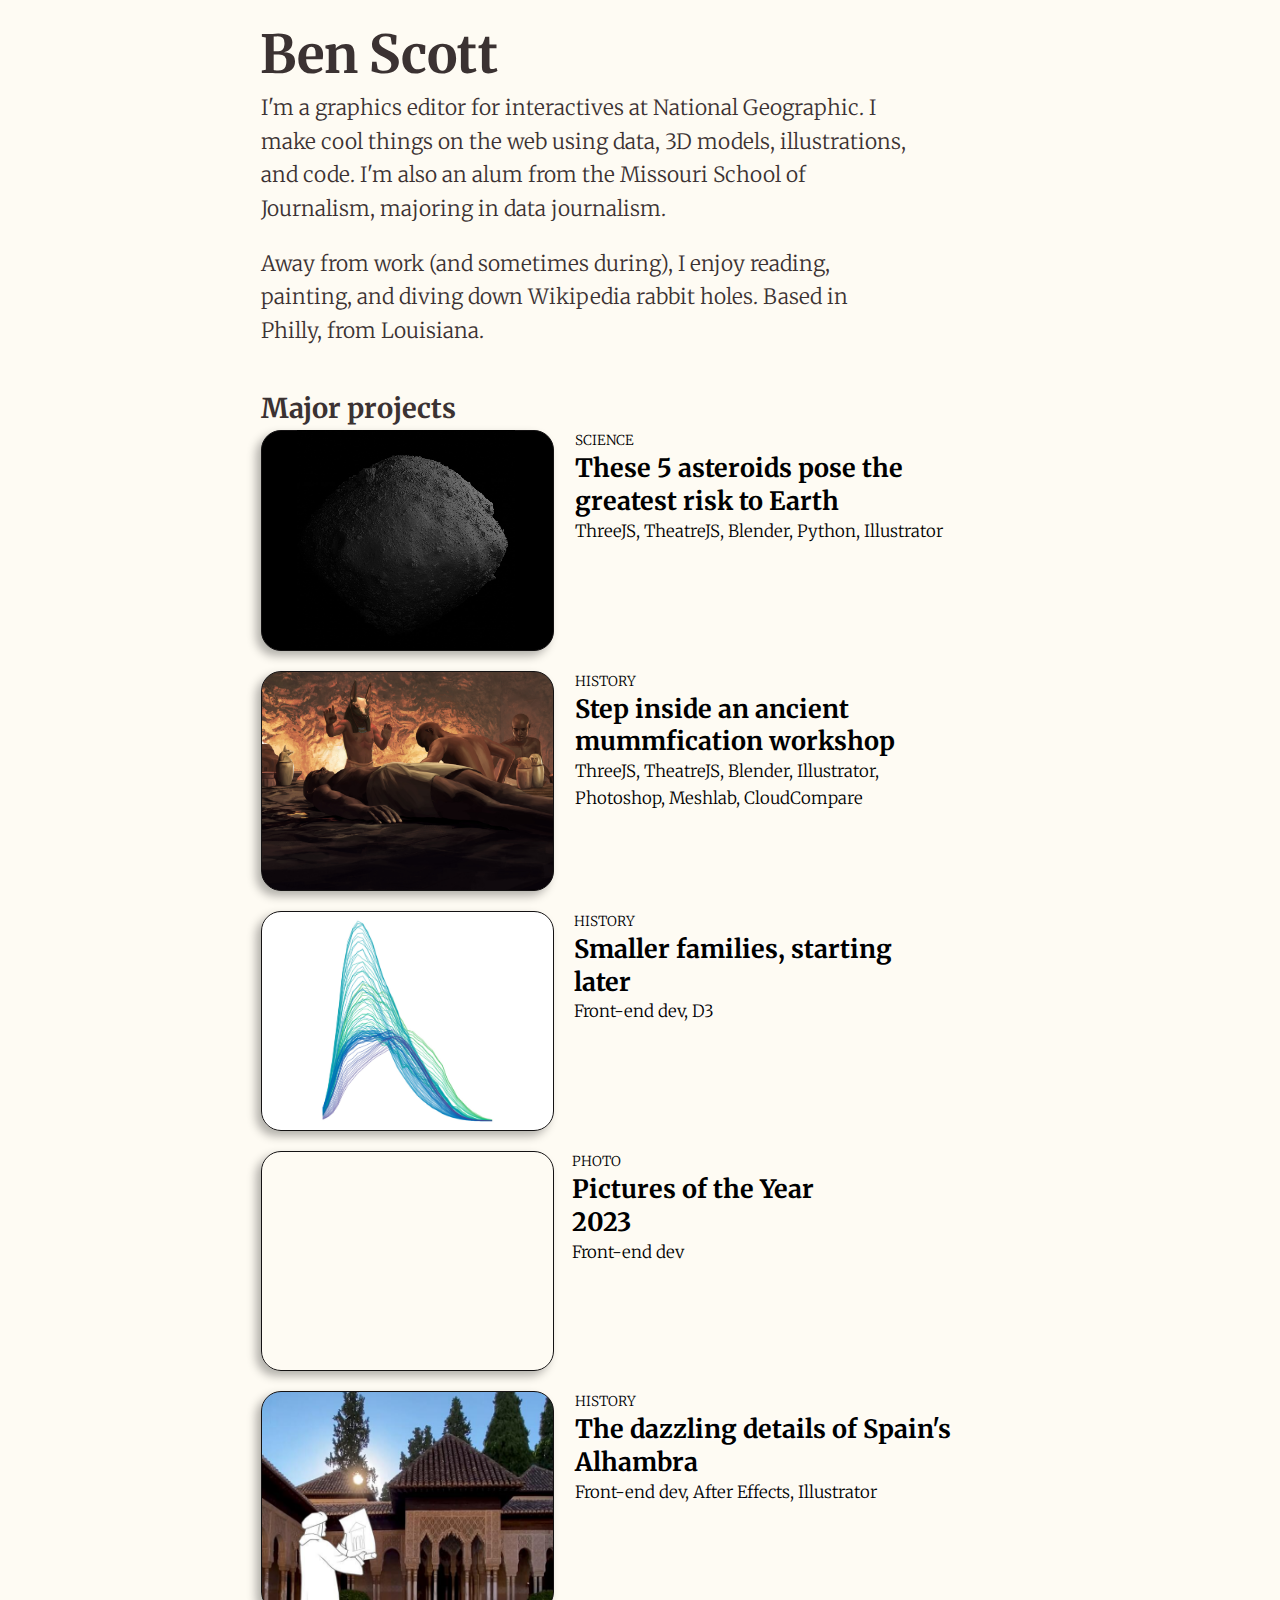
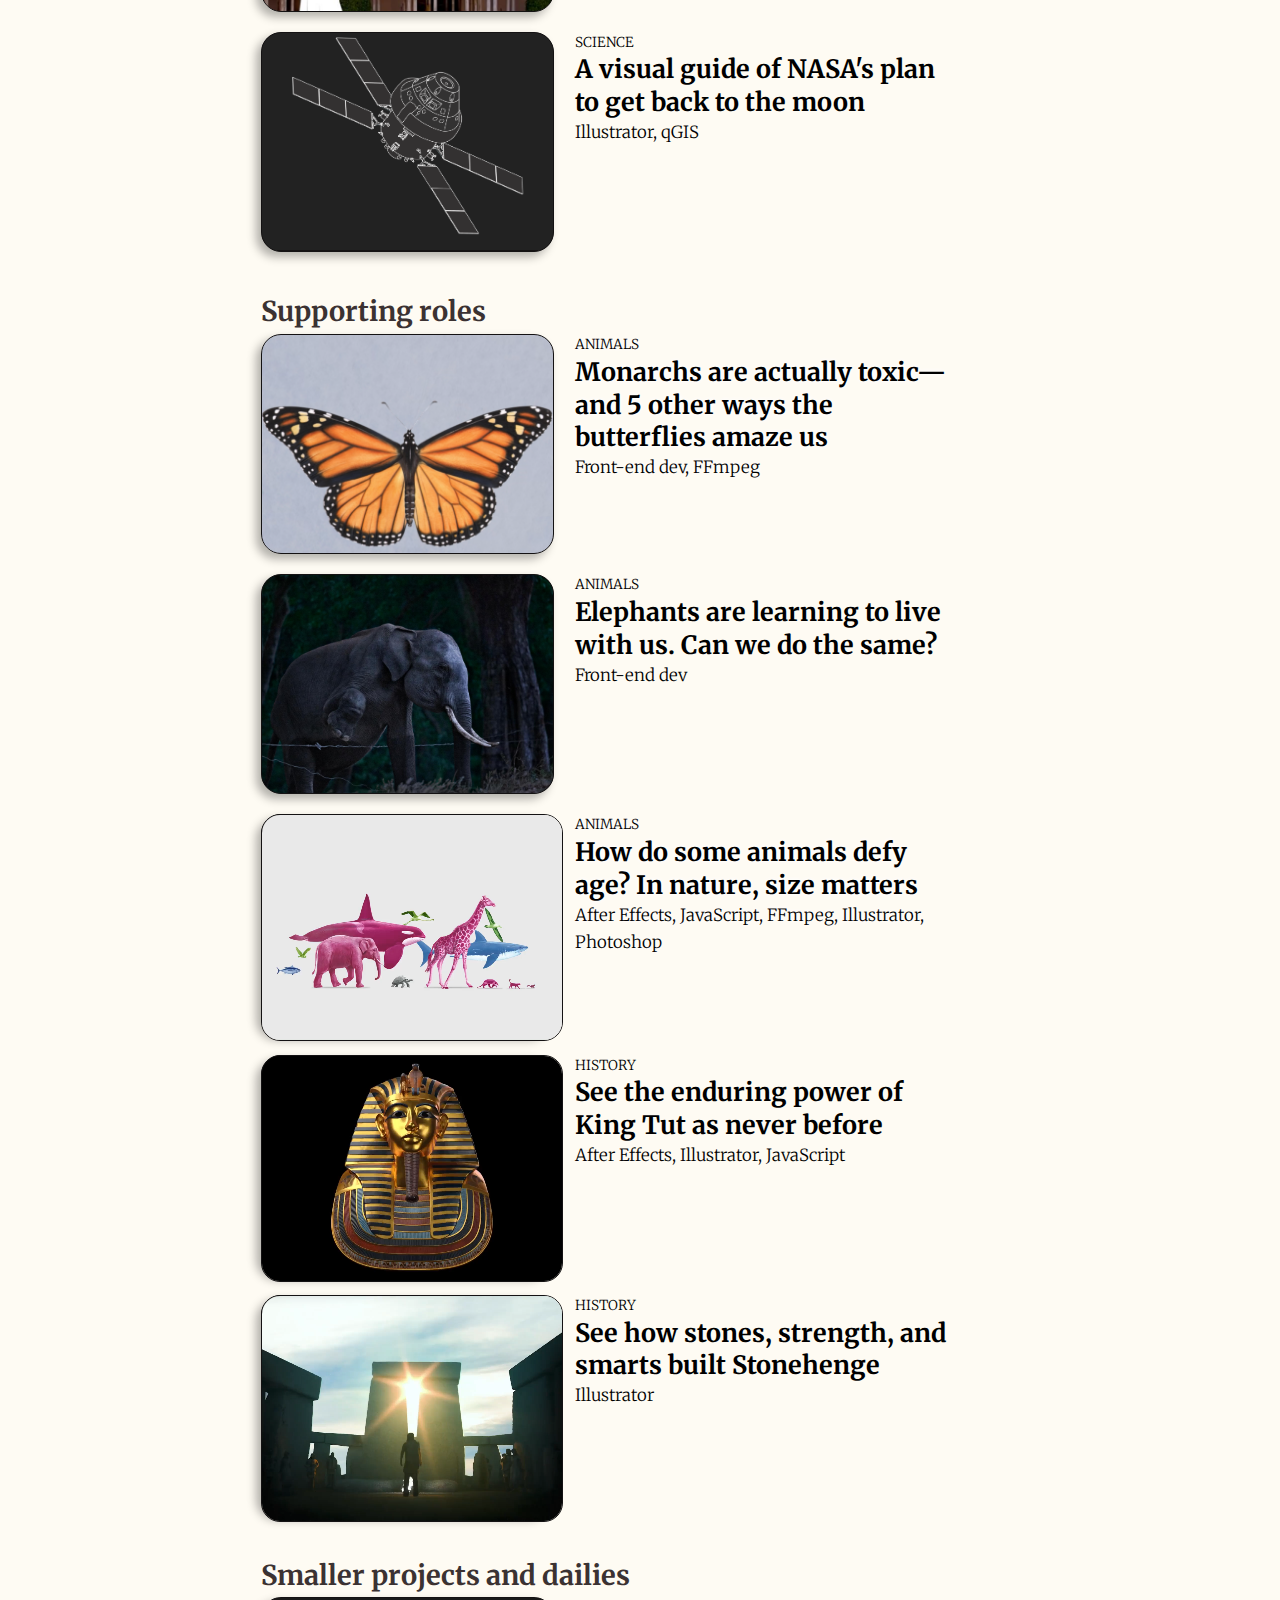
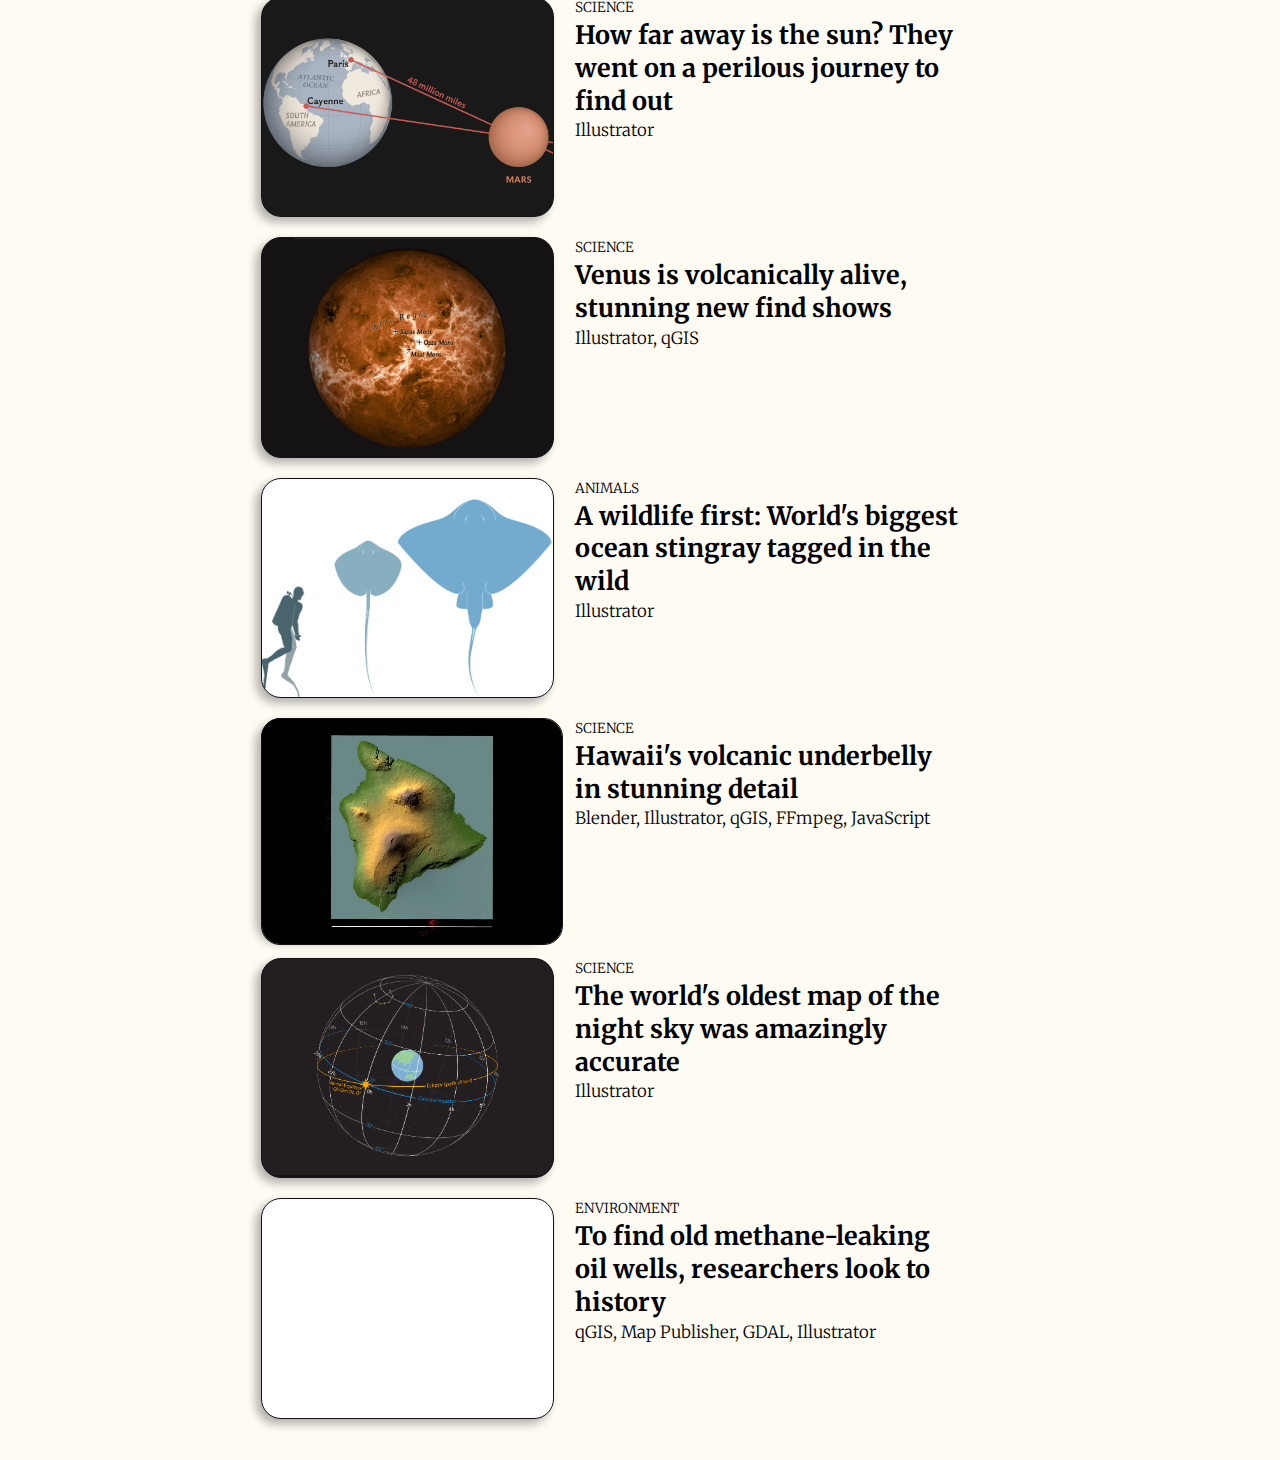
==== commit 4f3f5e84: "remove twitter, new entry, all hover effects" ====
--- a/index.html
+++ b/index.html
@@ -24,7 +24,6 @@
     <div id="intro-wrapper">
       <div class="hed">
           <h1>Ben Scott</h1>
-          <a class = "twitWrapper" href="https://twitter.com/benpedroscott" target="_blank"><img class="twitter" src="images/twitter.png"></a>
       </div>
 
       <p class="dek">I'm a graphics editor for interactives at National Geographic. I make cool things on the web using data, 3D models, illustrations, and code. I'm also an alum from the Missouri School of Journalism, majoring in data journalism.</p>
--- a/css/style.css
+++ b/css/style.css
@@ -39,6 +39,11 @@
 
 a {
   text-decoration: none;
+  display: flex;
+
+  @media(max-width: 800px) {
+    flex-direction: column;
+  }
 }
 
 .hed {
@@ -206,7 +211,7 @@
 
 .entry-video-ast{
   aspect-ratio: 4/3;
-  width: 300px;
+  width: 290px;
   max-height: calc(300px * .75);
   z-index: 0;
   border-radius: 19px;
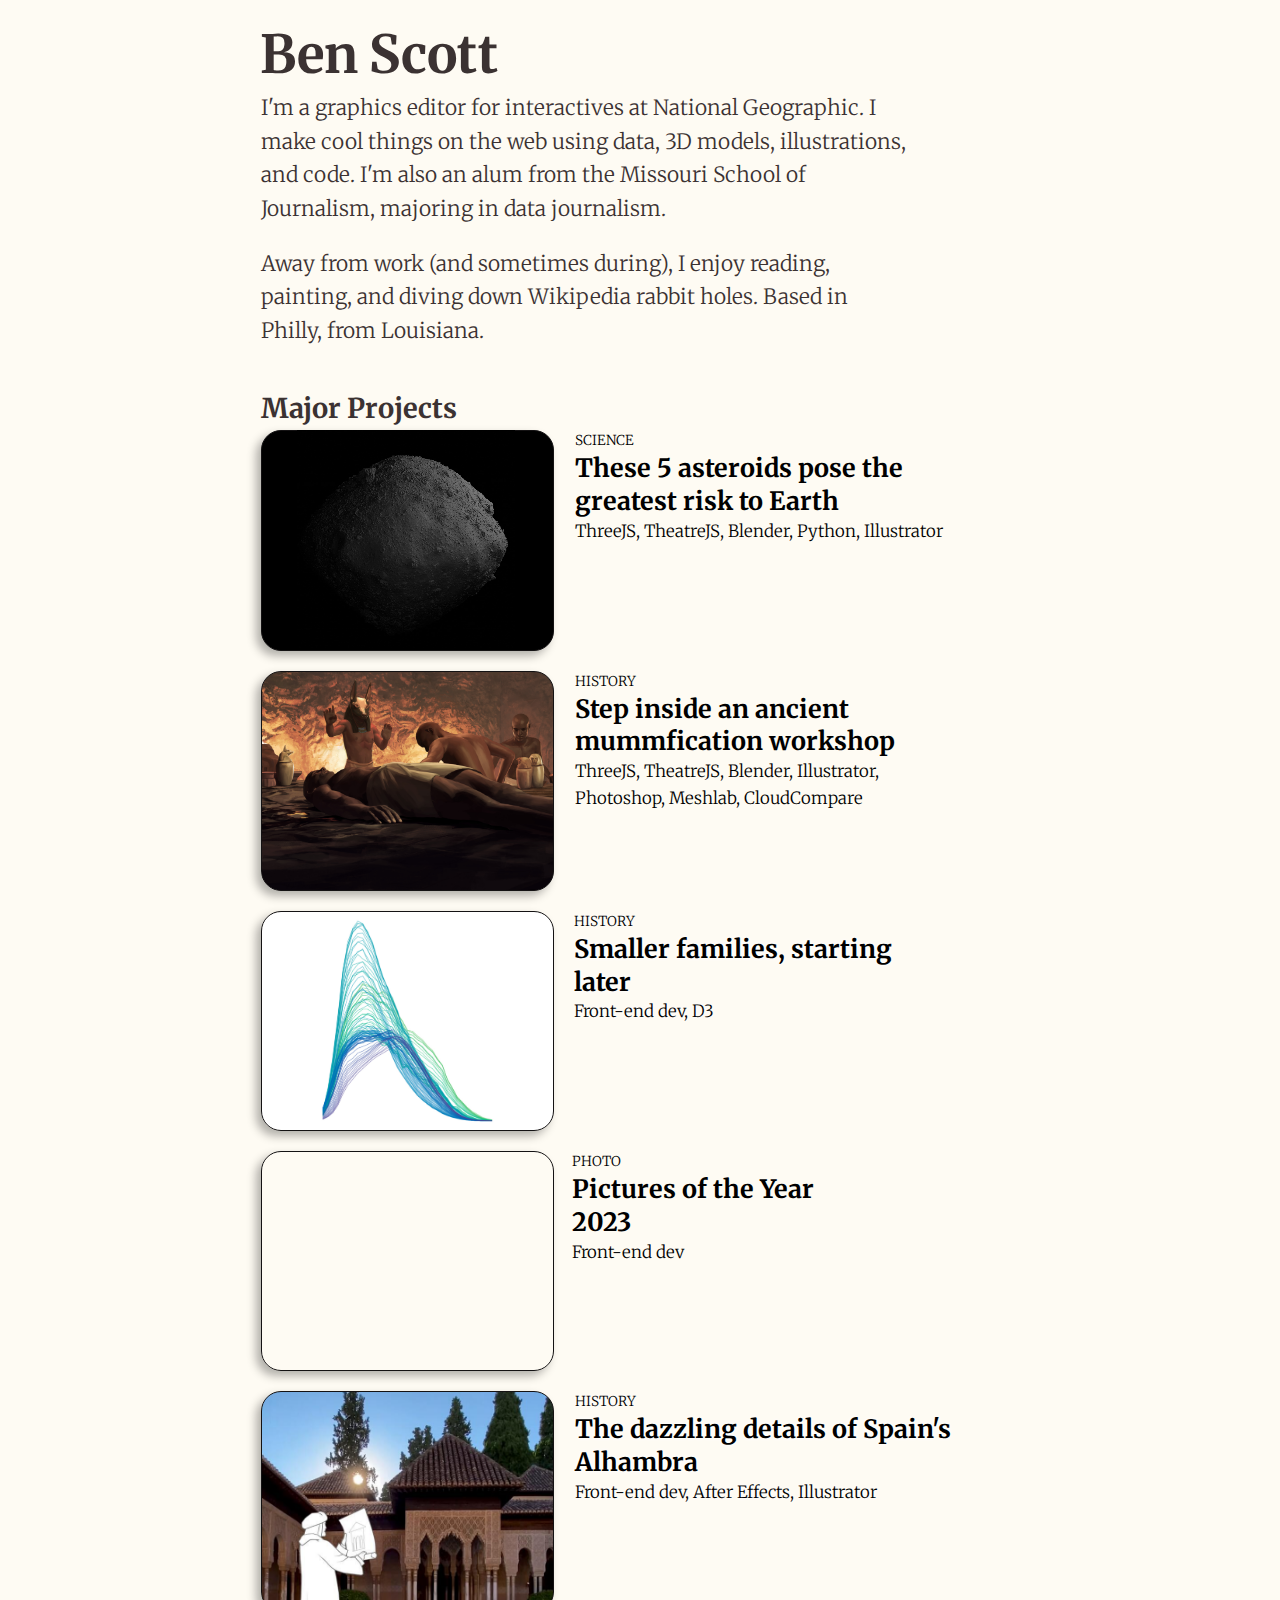
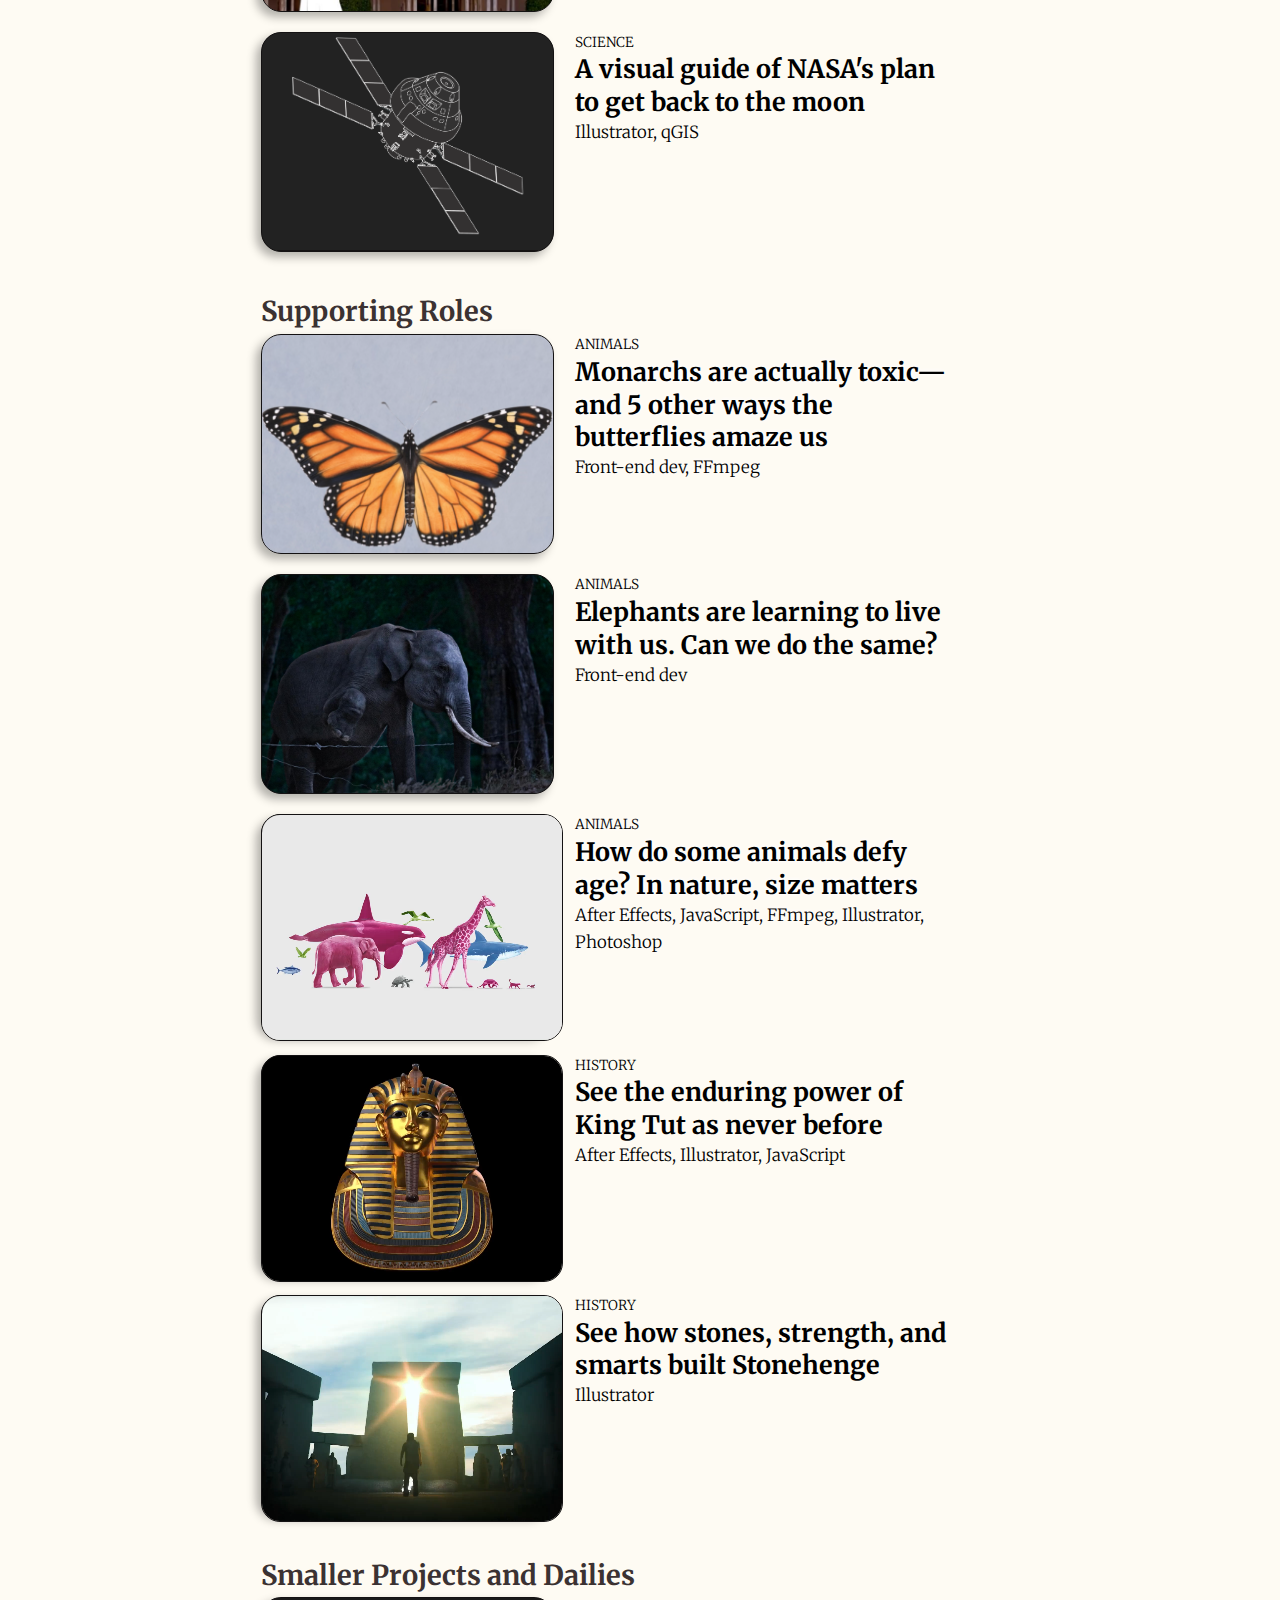
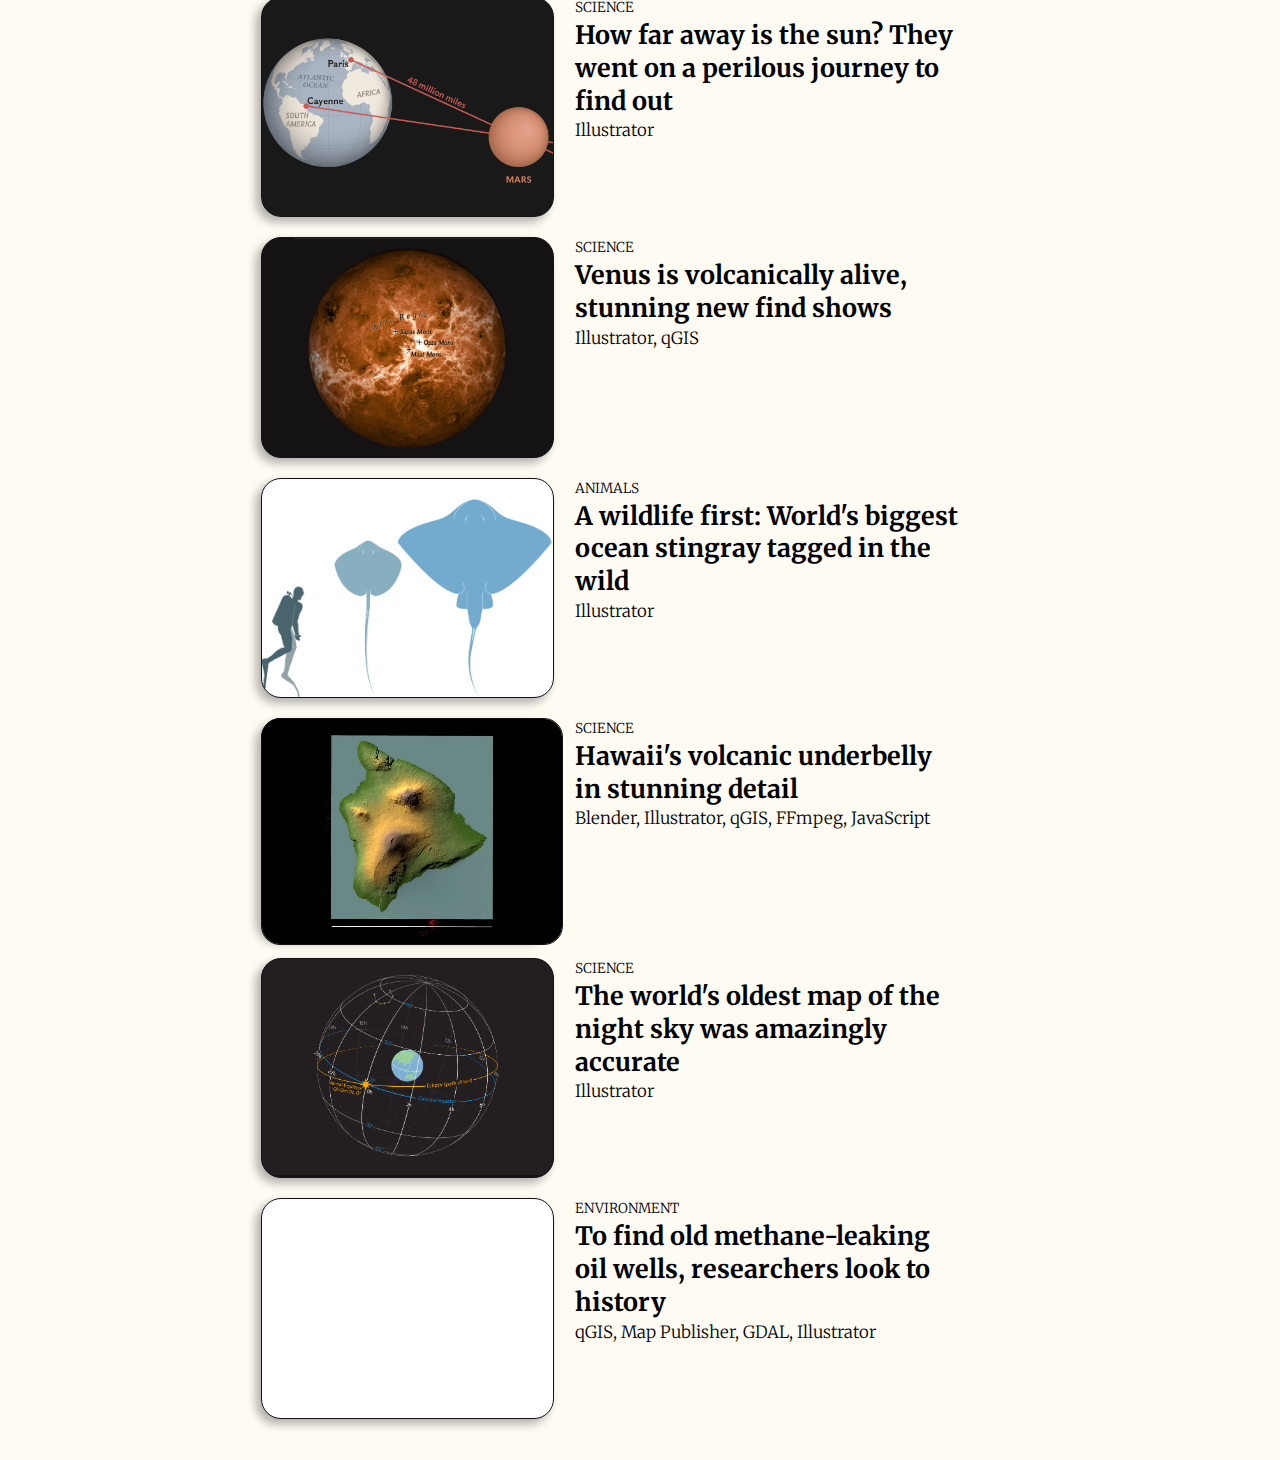
==== commit 43bb2576: "Update index.html" ====
--- a/index.html
+++ b/index.html
@@ -31,13 +31,13 @@
     </div>
     <section>
       <section id="section-1">
-        <h2>Major projects</h2>
+        <h2>Major Projects</h2>
       </section>
       <section id="section-2">
-        <h2>Supporting roles</h2>
+        <h2>Supporting Roles</h2>
       </section>
       <section id="section-3">
-        <h2>Smaller projects and dailies</h2>
+        <h2>Smaller Projects and Dailies</h2>
       </section>
     </section>
 
